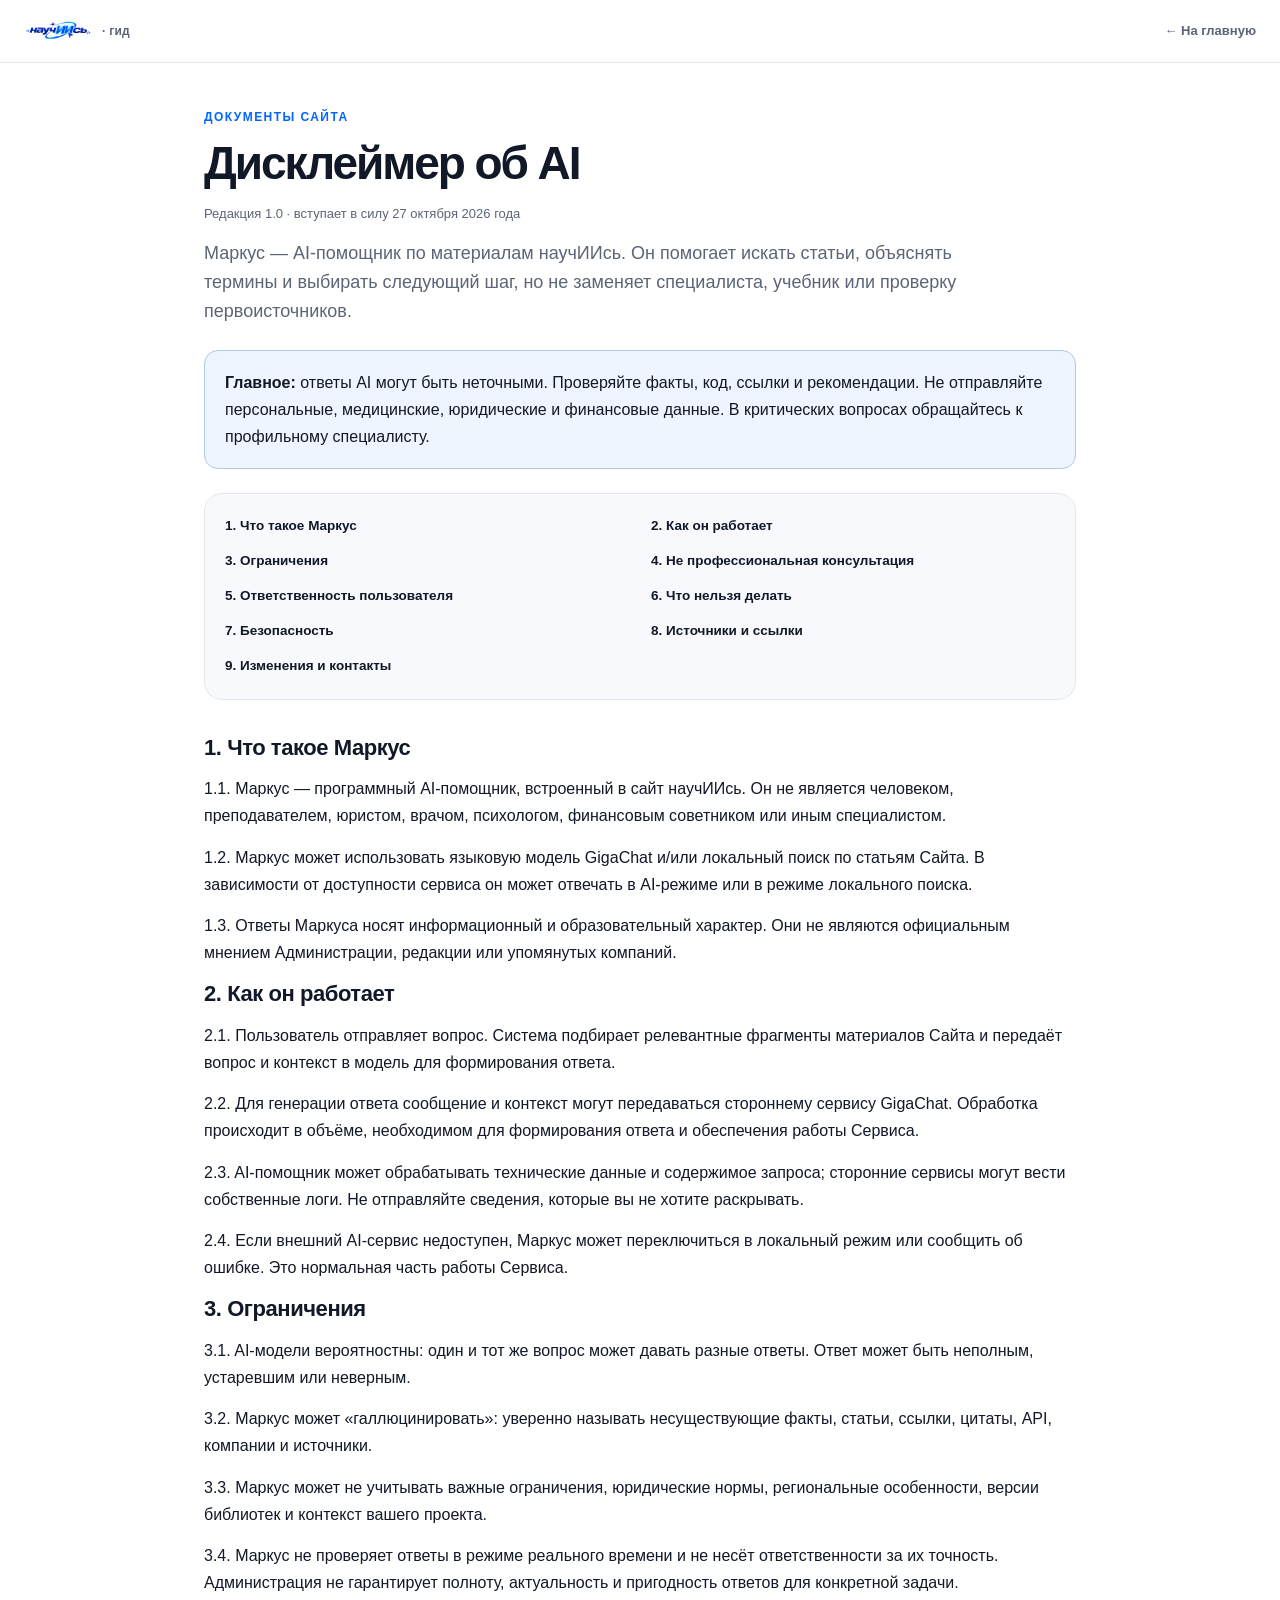
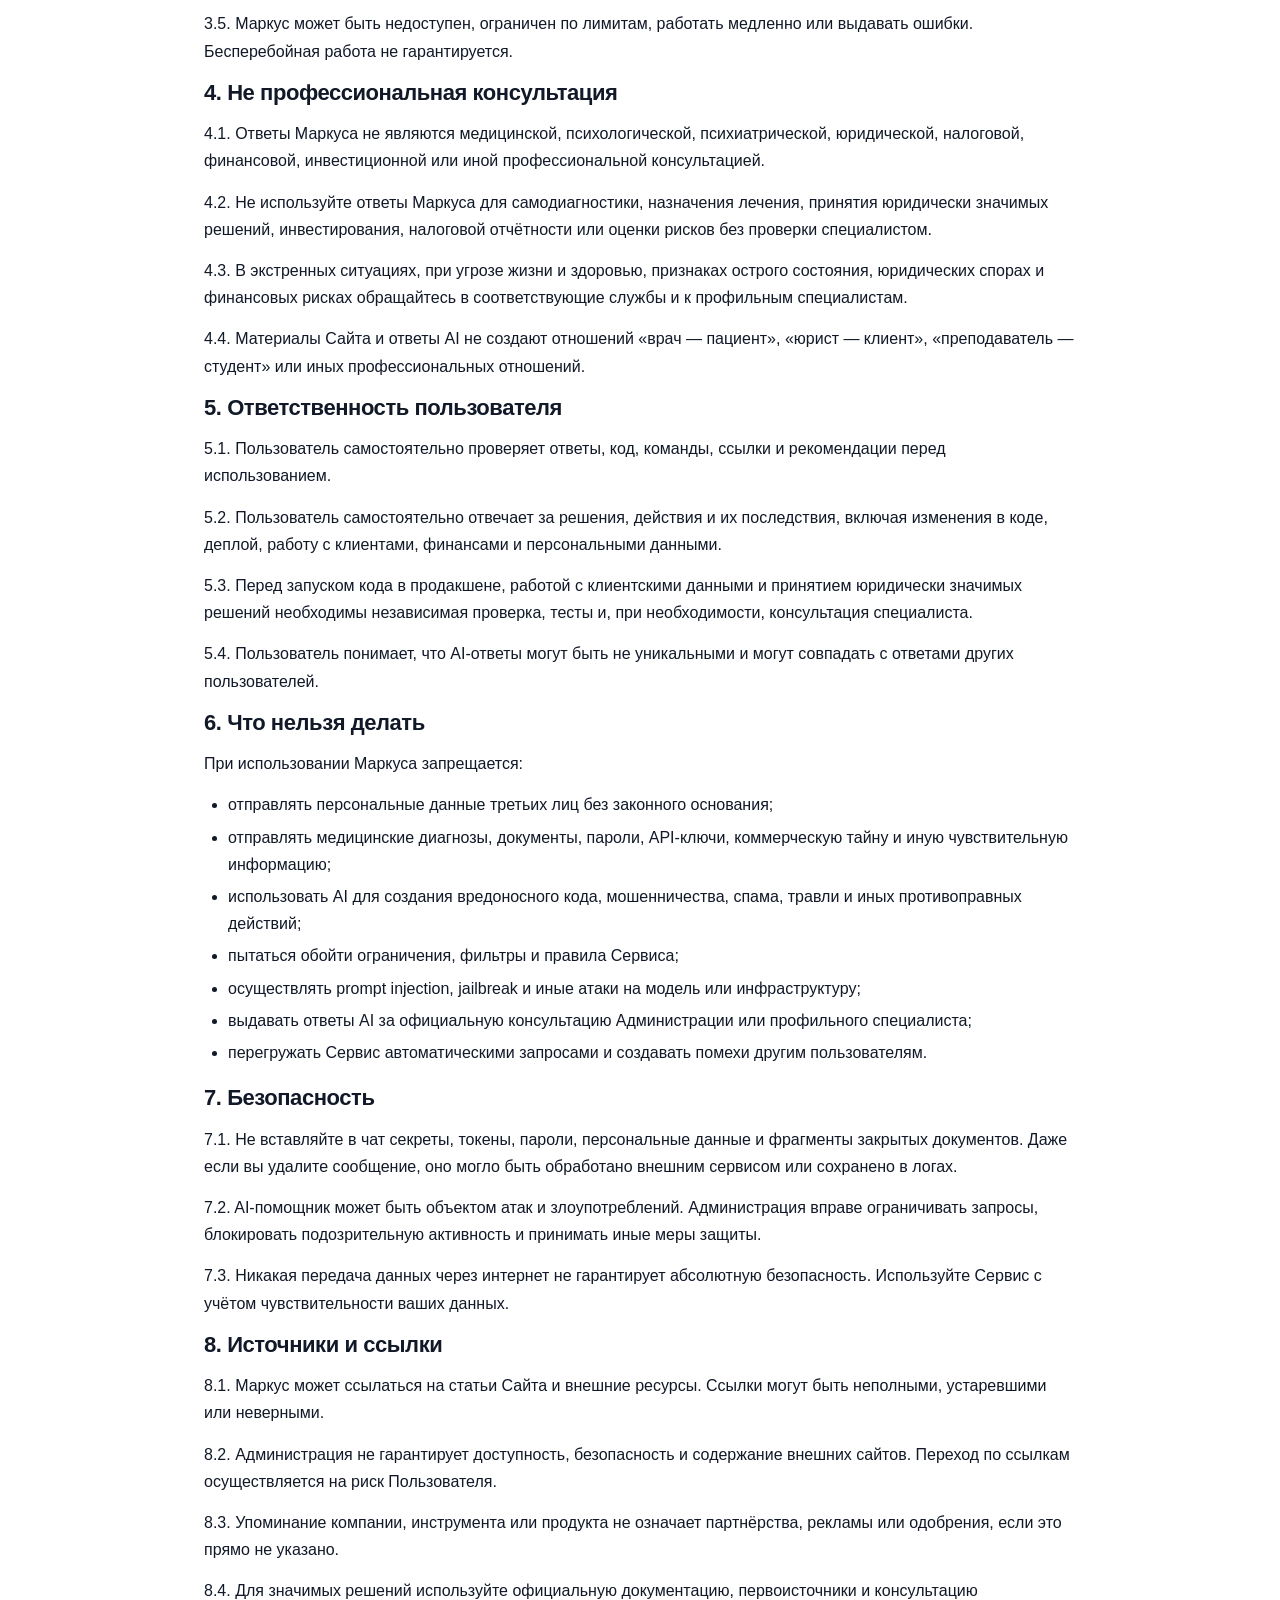
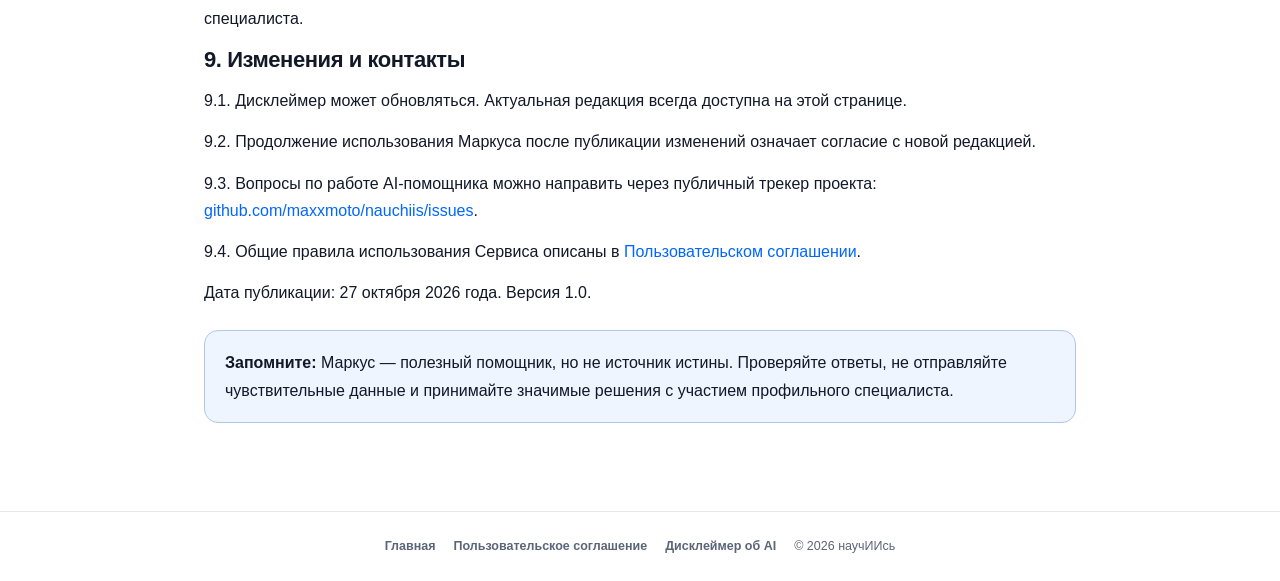
==== ai-disclaimer.html @ dd3eba16 "docs: add user agreement and AI disclaimer pages" ====
<!DOCTYPE html>
<html lang="ru">
<head>
<meta charset="UTF-8">
<meta name="viewport" content="width=device-width, initial-scale=1.0">
<title>Дисклеймер об AI — научИИсь</title>
<meta name="description" content="Дисклеймер об AI-помощнике Маркусе: ограничения, возможные ошибки, отсутствие профессиональной консультации и правила безопасного использования.">
<meta name="robots" content="noindex, follow">
<meta name="theme-color" content="#0066ff">
<link rel="canonical" href="https://xn--80aqaqb1b2a.xn--p1ai/ai-disclaimer.html">
<link rel="icon" type="image/svg+xml" href="static/icons/favicon.svg">
<link rel="stylesheet" href="static/css/legal.css">
</head>
<body>
<header class="legal-header">
  <a class="legal-brand" href="./">
    <img src="static/logos/logo.webp" alt="научИИсь" width="400" height="200">
    <span>· гид</span>
  </a>
  <a class="legal-back" href="./">← На главную</a>
</header>

<main class="legal-wrap">
<article class="legal-doc">
  <div class="legal-kicker">Документы сайта</div>
  <h1>Дисклеймер об AI</h1>
  <p class="legal-meta">Редакция 1.0 · вступает в силу 27 октября 2026 года</p>

  <p class="legal-lead">Маркус — AI-помощник по материалам научИИсь. Он помогает искать статьи, объяснять термины и выбирать следующий шаг, но не заменяет специалиста, учебник или проверку первоисточников.</p>

  <div class="legal-note">
    <p><strong>Главное:</strong> ответы AI могут быть неточными. Проверяйте факты, код, ссылки и рекомендации. Не отправляйте персональные, медицинские, юридические и финансовые данные. В критических вопросах обращайтесь к профильному специалисту.</p>
  </div>

  <nav class="legal-toc" aria-label="Содержание дисклеймера">
    <a href="#what">1. Что такое Маркус</a>
    <a href="#how">2. Как он работает</a>
    <a href="#limits">3. Ограничения</a>
    <a href="#advice">4. Не профессиональная консультация</a>
    <a href="#responsibility">5. Ответственность пользователя</a>
    <a href="#prohibited">6. Что нельзя делать</a>
    <a href="#security">7. Безопасность</a>
    <a href="#sources">8. Источники и ссылки</a>
    <a href="#changes">9. Изменения и контакты</a>
  </nav>

  <section id="what">
    <h2>1. Что такое Маркус</h2>
    <p>1.1. Маркус — программный AI-помощник, встроенный в сайт научИИсь. Он не является человеком, преподавателем, юристом, врачом, психологом, финансовым советником или иным специалистом.</p>
    <p>1.2. Маркус может использовать языковую модель GigaChat и/или локальный поиск по статьям Сайта. В зависимости от доступности сервиса он может отвечать в AI-режиме или в режиме локального поиска.</p>
    <p>1.3. Ответы Маркуса носят информационный и образовательный характер. Они не являются официальным мнением Администрации, редакции или упомянутых компаний.</p>
  </section>

  <section id="how">
    <h2>2. Как он работает</h2>
    <p>2.1. Пользователь отправляет вопрос. Система подбирает релевантные фрагменты материалов Сайта и передаёт вопрос и контекст в модель для формирования ответа.</p>
    <p>2.2. Для генерации ответа сообщение и контекст могут передаваться стороннему сервису GigaChat. Обработка происходит в объёме, необходимом для формирования ответа и обеспечения работы Сервиса.</p>
    <p>2.3. AI-помощник может обрабатывать технические данные и содержимое запроса; сторонние сервисы могут вести собственные логи. Не отправляйте сведения, которые вы не хотите раскрывать.</p>
    <p>2.4. Если внешний AI-сервис недоступен, Маркус может переключиться в локальный режим или сообщить об ошибке. Это нормальная часть работы Сервиса.</p>
  </section>

  <section id="limits">
    <h2>3. Ограничения</h2>
    <p>3.1. AI-модели вероятностны: один и тот же вопрос может давать разные ответы. Ответ может быть неполным, устаревшим или неверным.</p>
    <p>3.2. Маркус может «галлюцинировать»: уверенно называть несуществующие факты, статьи, ссылки, цитаты, API, компании и источники.</p>
    <p>3.3. Маркус может не учитывать важные ограничения, юридические нормы, региональные особенности, версии библиотек и контекст вашего проекта.</p>
    <p>3.4. Маркус не проверяет ответы в режиме реального времени и не несёт ответственности за их точность. Администрация не гарантирует полноту, актуальность и пригодность ответов для конкретной задачи.</p>
    <p>3.5. Маркус может быть недоступен, ограничен по лимитам, работать медленно или выдавать ошибки. Бесперебойная работа не гарантируется.</p>
  </section>

  <section id="advice">
    <h2>4. Не профессиональная консультация</h2>
    <p>4.1. Ответы Маркуса не являются медицинской, психологической, психиатрической, юридической, налоговой, финансовой, инвестиционной или иной профессиональной консультацией.</p>
    <p>4.2. Не используйте ответы Маркуса для самодиагностики, назначения лечения, принятия юридически значимых решений, инвестирования, налоговой отчётности или оценки рисков без проверки специалистом.</p>
    <p>4.3. В экстренных ситуациях, при угрозе жизни и здоровью, признаках острого состояния, юридических спорах и финансовых рисках обращайтесь в соответствующие службы и к профильным специалистам.</p>
    <p>4.4. Материалы Сайта и ответы AI не создают отношений «врач — пациент», «юрист — клиент», «преподаватель — студент» или иных профессиональных отношений.</p>
  </section>

  <section id="responsibility">
    <h2>5. Ответственность пользователя</h2>
    <p>5.1. Пользователь самостоятельно проверяет ответы, код, команды, ссылки и рекомендации перед использованием.</p>
    <p>5.2. Пользователь самостоятельно отвечает за решения, действия и их последствия, включая изменения в коде, деплой, работу с клиентами, финансами и персональными данными.</p>
    <p>5.3. Перед запуском кода в продакшене, работой с клиентскими данными и принятием юридически значимых решений необходимы независимая проверка, тесты и, при необходимости, консультация специалиста.</p>
    <p>5.4. Пользователь понимает, что AI-ответы могут быть не уникальными и могут совпадать с ответами других пользователей.</p>
  </section>

  <section id="prohibited">
    <h2>6. Что нельзя делать</h2>
    <p>При использовании Маркуса запрещается:</p>
    <ul>
      <li>отправлять персональные данные третьих лиц без законного основания;</li>
      <li>отправлять медицинские диагнозы, документы, пароли, API-ключи, коммерческую тайну и иную чувствительную информацию;</li>
      <li>использовать AI для создания вредоносного кода, мошенничества, спама, травли и иных противоправных действий;</li>
      <li>пытаться обойти ограничения, фильтры и правила Сервиса;</li>
      <li>осуществлять prompt injection, jailbreak и иные атаки на модель или инфраструктуру;</li>
      <li>выдавать ответы AI за официальную консультацию Администрации или профильного специалиста;</li>
      <li>перегружать Сервис автоматическими запросами и создавать помехи другим пользователям.</li>
    </ul>
  </section>

  <section id="security">
    <h2>7. Безопасность</h2>
    <p>7.1. Не вставляйте в чат секреты, токены, пароли, персональные данные и фрагменты закрытых документов. Даже если вы удалите сообщение, оно могло быть обработано внешним сервисом или сохранено в логах.</p>
    <p>7.2. AI-помощник может быть объектом атак и злоупотреблений. Администрация вправе ограничивать запросы, блокировать подозрительную активность и принимать иные меры защиты.</p>
    <p>7.3. Никакая передача данных через интернет не гарантирует абсолютную безопасность. Используйте Сервис с учётом чувствительности ваших данных.</p>
  </section>

  <section id="sources">
    <h2>8. Источники и ссылки</h2>
    <p>8.1. Маркус может ссылаться на статьи Сайта и внешние ресурсы. Ссылки могут быть неполными, устаревшими или неверными.</p>
    <p>8.2. Администрация не гарантирует доступность, безопасность и содержание внешних сайтов. Переход по ссылкам осуществляется на риск Пользователя.</p>
    <p>8.3. Упоминание компании, инструмента или продукта не означает партнёрства, рекламы или одобрения, если это прямо не указано.</p>
    <p>8.4. Для значимых решений используйте официальную документацию, первоисточники и консультацию специалиста.</p>
  </section>

  <section id="changes">
    <h2>9. Изменения и контакты</h2>
    <p>9.1. Дисклеймер может обновляться. Актуальная редакция всегда доступна на этой странице.</p>
    <p>9.2. Продолжение использования Маркуса после публикации изменений означает согласие с новой редакцией.</p>
    <p>9.3. Вопросы по работе AI-помощника можно направить через публичный трекер проекта: <a href="https://github.com/maxxmoto/nauchiis/issues" target="_blank" rel="noopener noreferrer">github.com/maxxmoto/nauchiis/issues</a>.</p>
    <p>9.4. Общие правила использования Сервиса описаны в <a href="terms.html">Пользовательском соглашении</a>.</p>
    <p>Дата публикации: 27 октября 2026 года. Версия 1.0.</p>
  </section>

  <div class="legal-note">
    <p><strong>Запомните:</strong> Маркус — полезный помощник, но не источник истины. Проверяйте ответы, не отправляйте чувствительные данные и принимайте значимые решения с участием профильного специалиста.</p>
  </div>
</article>
</main>

<footer class="legal-footer">
  <a href="./">Главная</a>
  <a href="terms.html">Пользовательское соглашение</a>
  <a href="ai-disclaimer.html">Дисклеймер об AI</a>
  <span>© 2026 научИИсь</span>
</footer>
</body>
</html>
---- static/css/legal.css ----
:root{
  --bg:#fff;
  --text:#111827;
  --muted:#5b6577;
  --soft:#f7f9fc;
  --line:#e5e7eb;
  --accent:#0066ff;
  --accent-soft:#eef5ff;
  --radius:18px;
}
@media (prefers-color-scheme: dark){
  :root{
    --bg:#0b0f17;
    --text:#e9eef7;
    --muted:#9aa7b8;
    --soft:#111827;
    --line:#263247;
    --accent:#7fb2ff;
    --accent-soft:#10203a;
  }
}
*{box-sizing:border-box}
html{scroll-behavior:smooth}
body{
  margin:0;
  background:var(--bg);
  color:var(--text);
  font-family:Inter,-apple-system,BlinkMacSystemFont,"Segoe UI",sans-serif;
  font-size:16px;
  line-height:1.7;
  -webkit-font-smoothing:antialiased;
}
a{color:var(--accent);text-decoration:none}
a:hover{text-decoration:underline}
img{max-width:100%;height:auto;display:block}
.legal-header{
  position:sticky;top:0;z-index:10;
  display:flex;align-items:center;justify-content:space-between;gap:20px;
  padding:14px 24px;
  background:color-mix(in srgb,var(--bg) 88%,transparent);
  border-bottom:1px solid var(--line);
  backdrop-filter:blur(16px);-webkit-backdrop-filter:blur(16px);
}
.legal-brand{display:flex;align-items:center;gap:10px;color:var(--text);font-weight:800;letter-spacing:-.02em}
.legal-brand img{height:34px;width:auto}
.legal-brand span{font-size:12px;font-weight:600;color:var(--muted);letter-spacing:.02em}
.legal-back{font-size:13px;font-weight:600;color:var(--muted)}
.legal-back:hover{color:var(--accent)}
.legal-wrap{max-width:920px;margin:0 auto;padding:44px 24px 64px}
.legal-kicker{font-size:12px;font-weight:800;letter-spacing:.12em;text-transform:uppercase;color:var(--accent);margin-bottom:12px}
.legal-doc h1{font-size:clamp(30px,5vw,46px);line-height:1.08;letter-spacing:-.045em;margin:0 0 14px}
.legal-meta{font-size:13px;color:var(--muted);margin:0 0 24px}
.legal-lead{font-size:18px;line-height:1.6;color:var(--muted);margin:0 0 28px;max-width:760px}
.legal-toc{
  display:grid;grid-template-columns:1fr 1fr;gap:6px 22px;
  padding:18px 20px;margin:0 0 34px;
  background:var(--soft);border:1px solid var(--line);border-radius:var(--radius);
  font-size:13.5px;
}
.legal-toc a{display:block;padding:3px 0;color:var(--text);font-weight:600}
.legal-toc a:hover{color:var(--accent)}
.legal-doc h2{
  font-size:22px;line-height:1.25;letter-spacing:-.02em;
  margin:40px 0 14px;padding-top:18px;border-top:1px solid var(--line);
  scroll-margin-top:88px;
}
.legal-doc h2:first-of-type{border-top:0;padding-top:0;margin-top:0}
.legal-doc h3{font-size:16px;margin:22px 0 8px;letter-spacing:-.01em}
.legal-doc p{margin:0 0 14px}
.legal-doc ul,.legal-doc ol{margin:0 0 18px;padding-left:24px}
.legal-doc li{margin:5px 0}
.legal-doc strong{font-weight:700}
.legal-doc code{
  font-family:"JetBrains Mono",ui-monospace,SFMono-Regular,Menlo,monospace;
  font-size:.9em;background:var(--soft);border:1px solid var(--line);
  border-radius:6px;padding:1px 5px;
}
.legal-note{
  padding:18px 20px;margin:24px 0;
  background:var(--accent-soft);border:1px solid color-mix(in srgb,var(--accent) 24%,var(--line));
  border-radius:14px;color:var(--text);
}
.legal-note p:last-child{margin-bottom:0}
.legal-footer{
  border-top:1px solid var(--line);
  padding:24px;display:flex;flex-wrap:wrap;justify-content:center;gap:8px 18px;
  font-size:12.5px;color:var(--muted);
}
.legal-footer a{color:var(--muted);font-weight:600}
.legal-footer a:hover{color:var(--accent)}
@media (prefers-color-scheme: dark){
  .legal-brand img{background:#fff;border-radius:8px;padding:4px 8px;}
}
@media (max-width:640px){
  .legal-header{padding:12px 16px}
  .legal-brand img{height:28px}
  .legal-brand span{display:none}
  .legal-wrap{padding:30px 16px 48px}
  .legal-toc{grid-template-columns:1fr;padding:14px 16px}
  .legal-lead{font-size:16.5px}
  .legal-doc h2{font-size:20px;margin-top:32px}
}
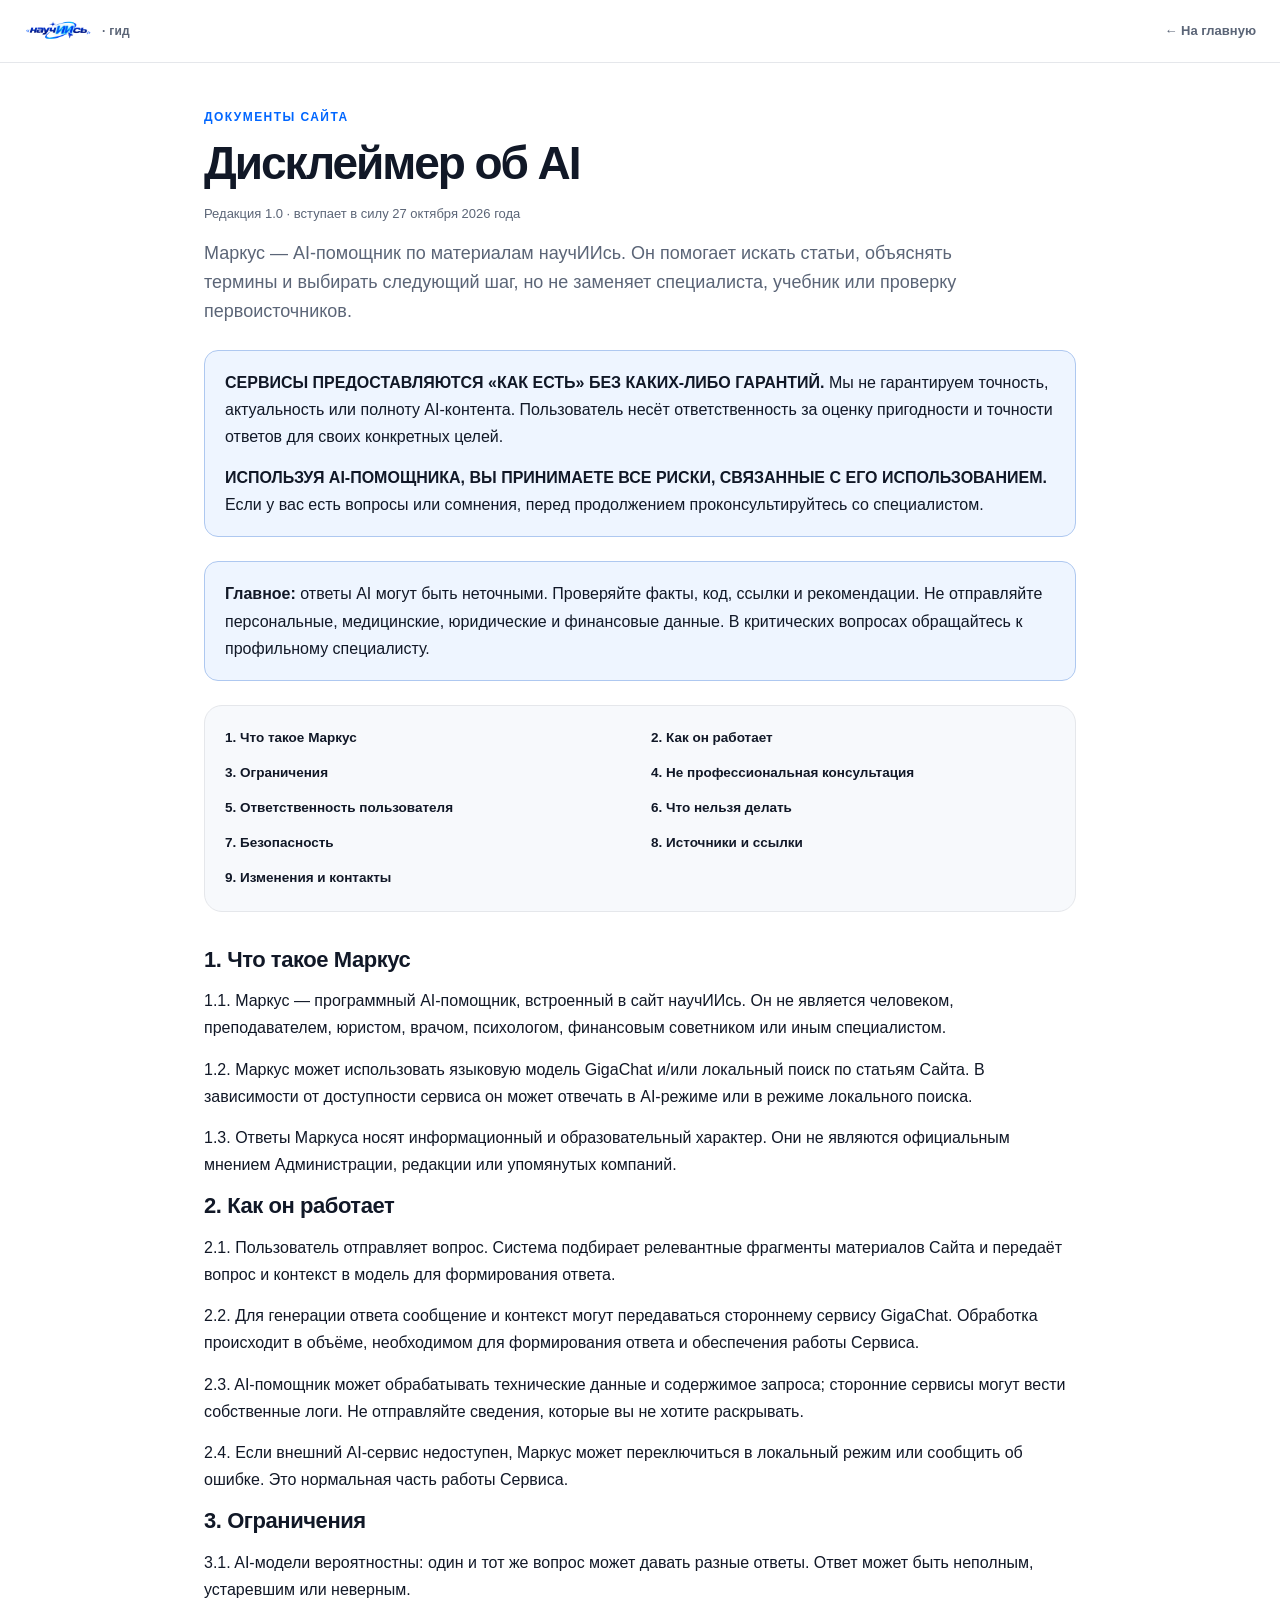
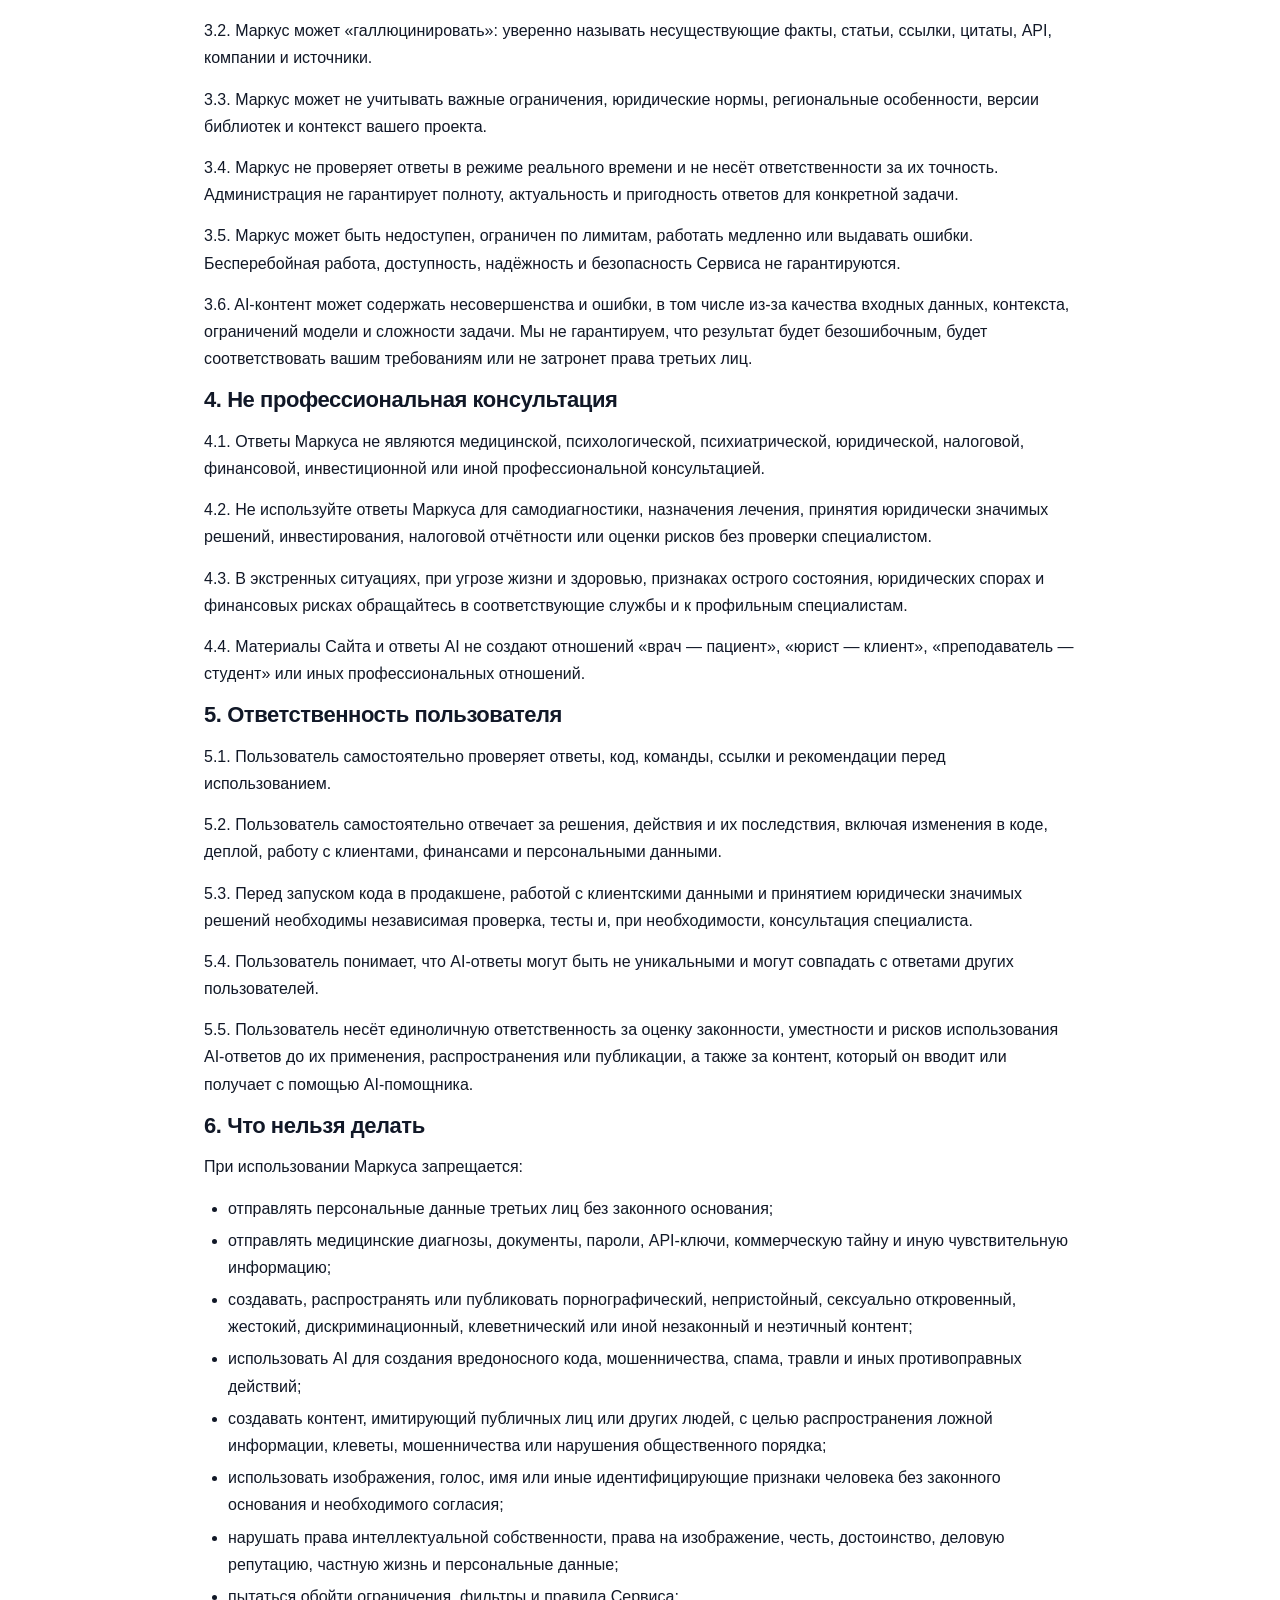
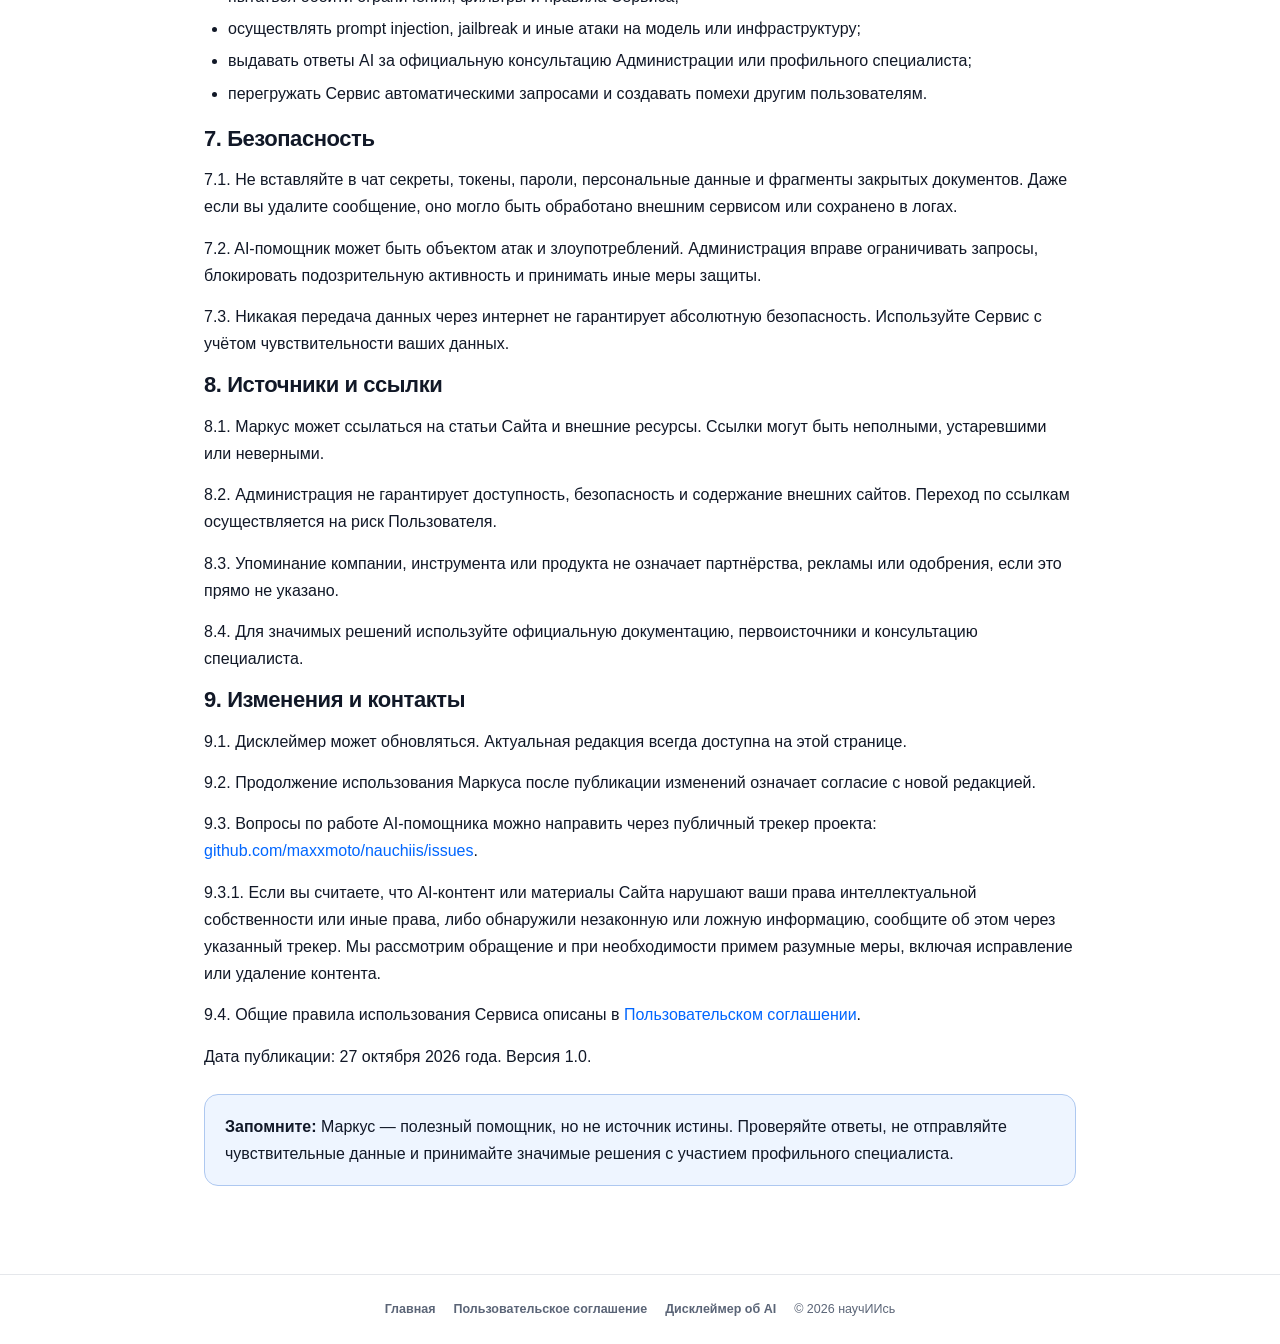
==== commit 1949ca38: "content: expand tools/MCP articles and add responsibility clauses" ====
--- a/ai-disclaimer.html
+++ b/ai-disclaimer.html
@@ -27,6 +27,11 @@
   <p class="legal-meta">Редакция 1.0 · вступает в силу 27 октября 2026 года</p>
 
   <p class="legal-lead">Маркус — AI-помощник по материалам научИИсь. Он помогает искать статьи, объяснять термины и выбирать следующий шаг, но не заменяет специалиста, учебник или проверку первоисточников.</p>
+
+  <div class="legal-note">
+    <p><strong>СЕРВИСЫ ПРЕДОСТАВЛЯЮТСЯ «КАК ЕСТЬ» БЕЗ КАКИХ-ЛИБО ГАРАНТИЙ.</strong> Мы не гарантируем точность, актуальность или полноту AI-контента. Пользователь несёт ответственность за оценку пригодности и точности ответов для своих конкретных целей.</p>
+    <p><strong>ИСПОЛЬЗУЯ AI-ПОМОЩНИКА, ВЫ ПРИНИМАЕТЕ ВСЕ РИСКИ, СВЯЗАННЫЕ С ЕГО ИСПОЛЬЗОВАНИЕМ.</strong> Если у вас есть вопросы или сомнения, перед продолжением проконсультируйтесь со специалистом.</p>
+  </div>
 
   <div class="legal-note">
     <p><strong>Главное:</strong> ответы AI могут быть неточными. Проверяйте факты, код, ссылки и рекомендации. Не отправляйте персональные, медицинские, юридические и финансовые данные. В критических вопросах обращайтесь к профильному специалисту.</p>
@@ -65,7 +70,8 @@
     <p>3.2. Маркус может «галлюцинировать»: уверенно называть несуществующие факты, статьи, ссылки, цитаты, API, компании и источники.</p>
     <p>3.3. Маркус может не учитывать важные ограничения, юридические нормы, региональные особенности, версии библиотек и контекст вашего проекта.</p>
     <p>3.4. Маркус не проверяет ответы в режиме реального времени и не несёт ответственности за их точность. Администрация не гарантирует полноту, актуальность и пригодность ответов для конкретной задачи.</p>
-    <p>3.5. Маркус может быть недоступен, ограничен по лимитам, работать медленно или выдавать ошибки. Бесперебойная работа не гарантируется.</p>
+    <p>3.5. Маркус может быть недоступен, ограничен по лимитам, работать медленно или выдавать ошибки. Бесперебойная работа, доступность, надёжность и безопасность Сервиса не гарантируются.</p>
+    <p>3.6. AI-контент может содержать несовершенства и ошибки, в том числе из-за качества входных данных, контекста, ограничений модели и сложности задачи. Мы не гарантируем, что результат будет безошибочным, будет соответствовать вашим требованиям или не затронет права третьих лиц.</p>
   </section>
 
   <section id="advice">
@@ -82,6 +88,7 @@
     <p>5.2. Пользователь самостоятельно отвечает за решения, действия и их последствия, включая изменения в коде, деплой, работу с клиентами, финансами и персональными данными.</p>
     <p>5.3. Перед запуском кода в продакшене, работой с клиентскими данными и принятием юридически значимых решений необходимы независимая проверка, тесты и, при необходимости, консультация специалиста.</p>
     <p>5.4. Пользователь понимает, что AI-ответы могут быть не уникальными и могут совпадать с ответами других пользователей.</p>
+    <p>5.5. Пользователь несёт единоличную ответственность за оценку законности, уместности и рисков использования AI-ответов до их применения, распространения или публикации, а также за контент, который он вводит или получает с помощью AI-помощника.</p>
   </section>
 
   <section id="prohibited">
@@ -90,7 +97,11 @@
     <ul>
       <li>отправлять персональные данные третьих лиц без законного основания;</li>
       <li>отправлять медицинские диагнозы, документы, пароли, API-ключи, коммерческую тайну и иную чувствительную информацию;</li>
+      <li>создавать, распространять или публиковать порнографический, непристойный, сексуально откровенный, жестокий, дискриминационный, клеветнический или иной незаконный и неэтичный контент;</li>
       <li>использовать AI для создания вредоносного кода, мошенничества, спама, травли и иных противоправных действий;</li>
+      <li>создавать контент, имитирующий публичных лиц или других людей, с целью распространения ложной информации, клеветы, мошенничества или нарушения общественного порядка;</li>
+      <li>использовать изображения, голос, имя или иные идентифицирующие признаки человека без законного основания и необходимого согласия;</li>
+      <li>нарушать права интеллектуальной собственности, права на изображение, честь, достоинство, деловую репутацию, частную жизнь и персональные данные;</li>
       <li>пытаться обойти ограничения, фильтры и правила Сервиса;</li>
       <li>осуществлять prompt injection, jailbreak и иные атаки на модель или инфраструктуру;</li>
       <li>выдавать ответы AI за официальную консультацию Администрации или профильного специалиста;</li>
@@ -118,6 +129,7 @@
     <p>9.1. Дисклеймер может обновляться. Актуальная редакция всегда доступна на этой странице.</p>
     <p>9.2. Продолжение использования Маркуса после публикации изменений означает согласие с новой редакцией.</p>
     <p>9.3. Вопросы по работе AI-помощника можно направить через публичный трекер проекта: <a href="https://github.com/maxxmoto/nauchiis/issues" target="_blank" rel="noopener noreferrer">github.com/maxxmoto/nauchiis/issues</a>.</p>
+    <p>9.3.1. Если вы считаете, что AI-контент или материалы Сайта нарушают ваши права интеллектуальной собственности или иные права, либо обнаружили незаконную или ложную информацию, сообщите об этом через указанный трекер. Мы рассмотрим обращение и при необходимости примем разумные меры, включая исправление или удаление контента.</p>
     <p>9.4. Общие правила использования Сервиса описаны в <a href="terms.html">Пользовательском соглашении</a>.</p>
     <p>Дата публикации: 27 октября 2026 года. Версия 1.0.</p>
   </section>
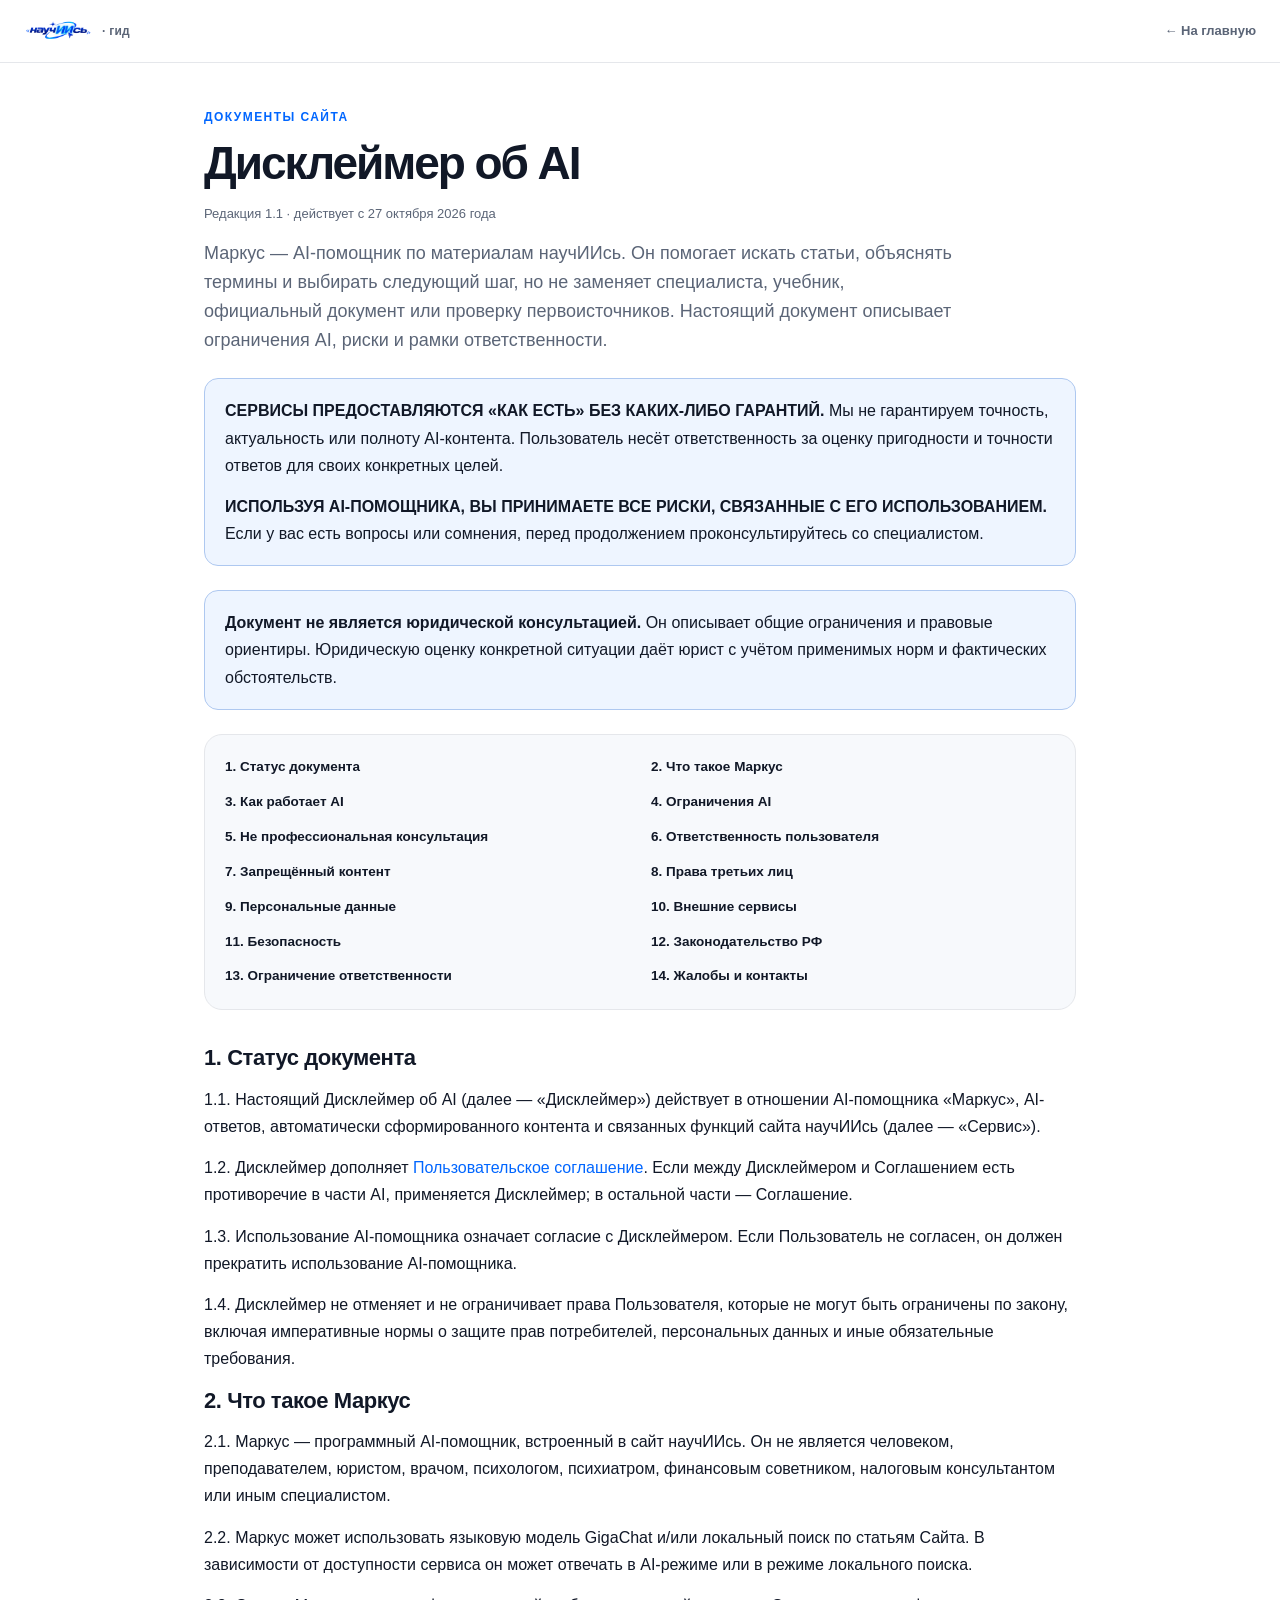
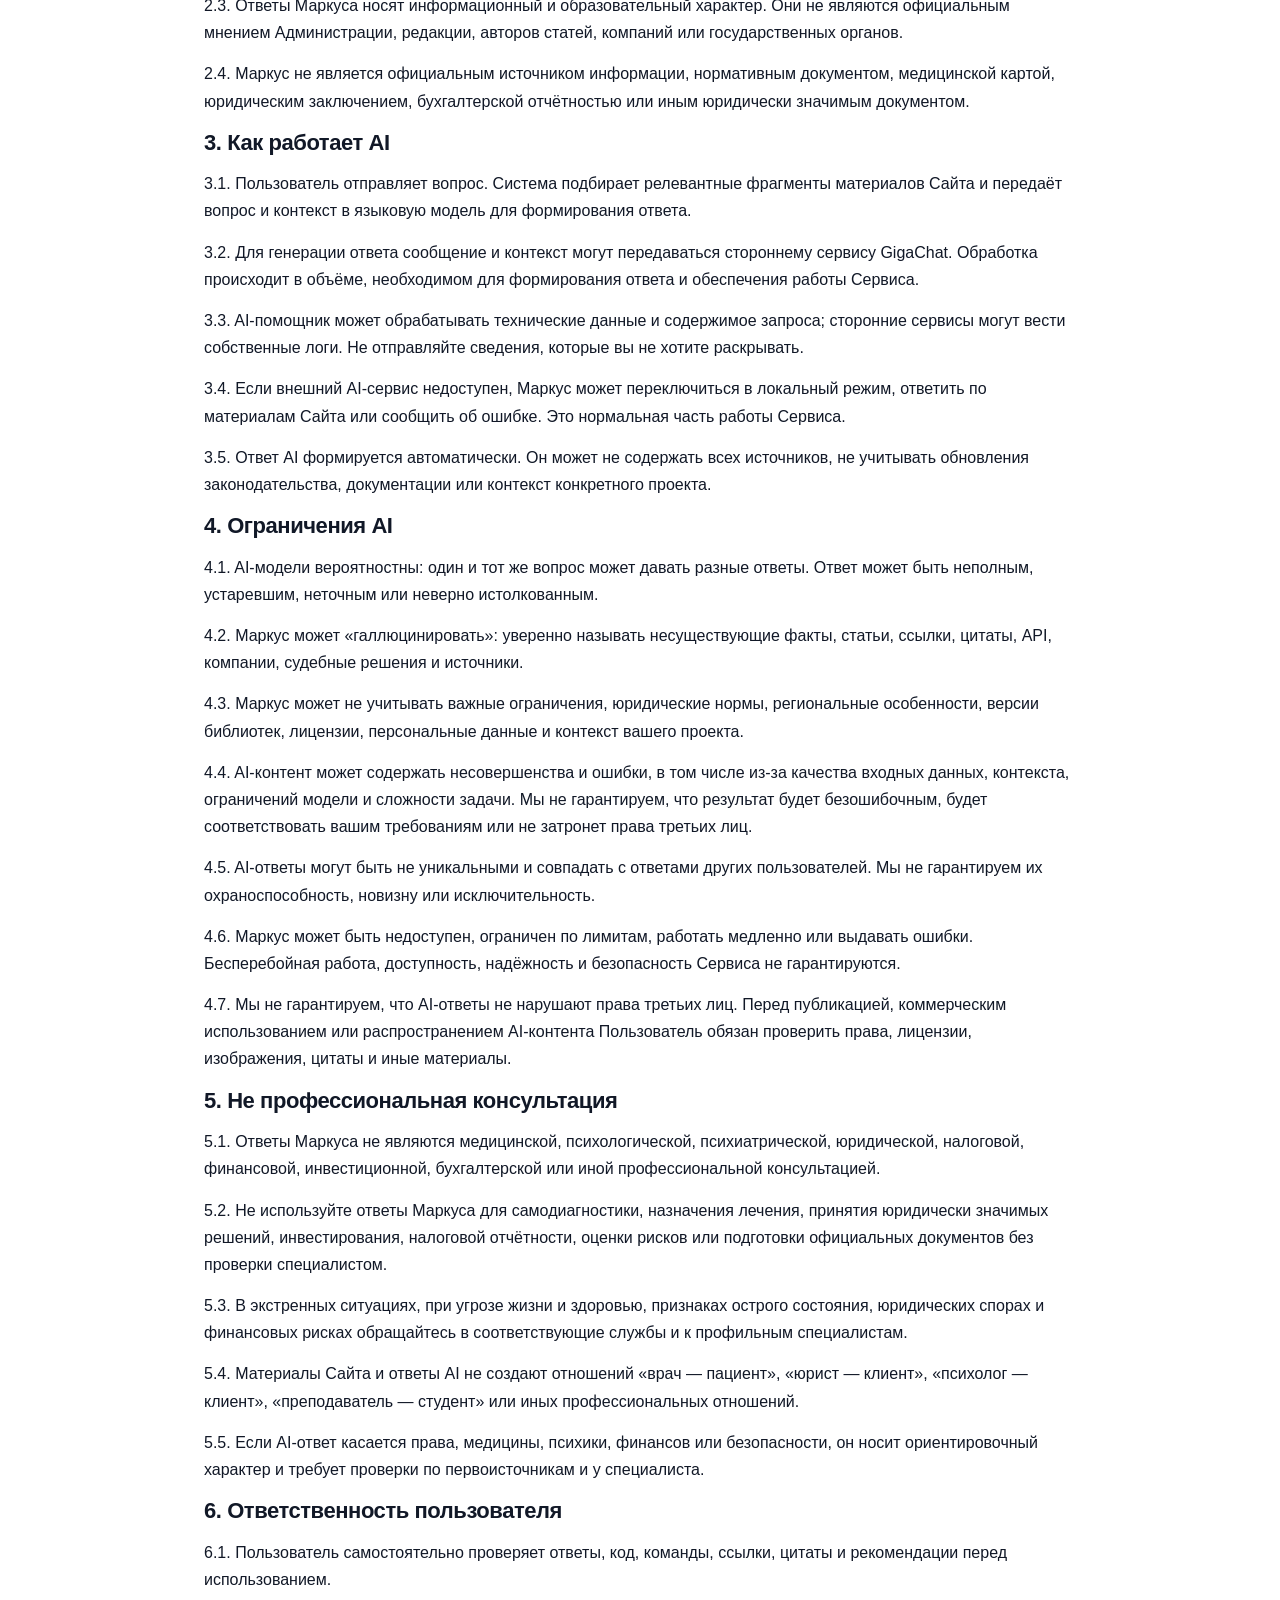
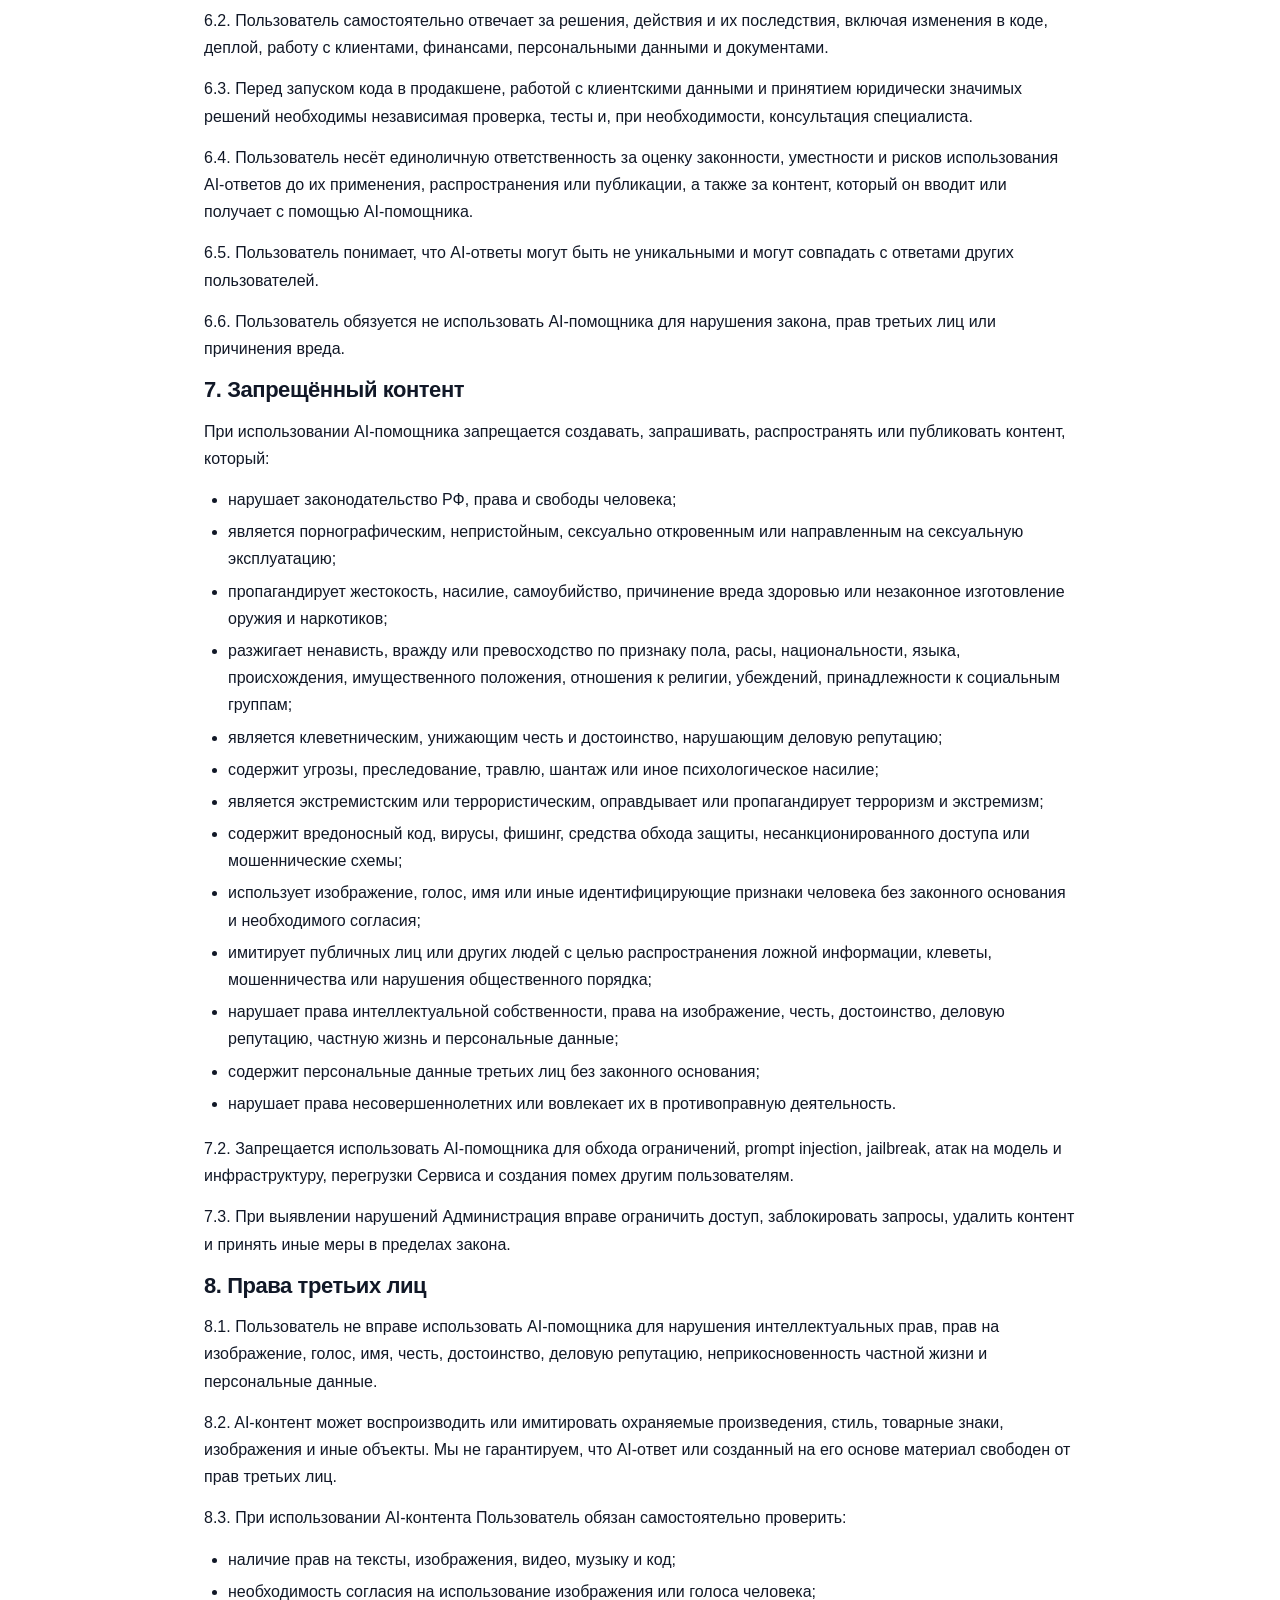
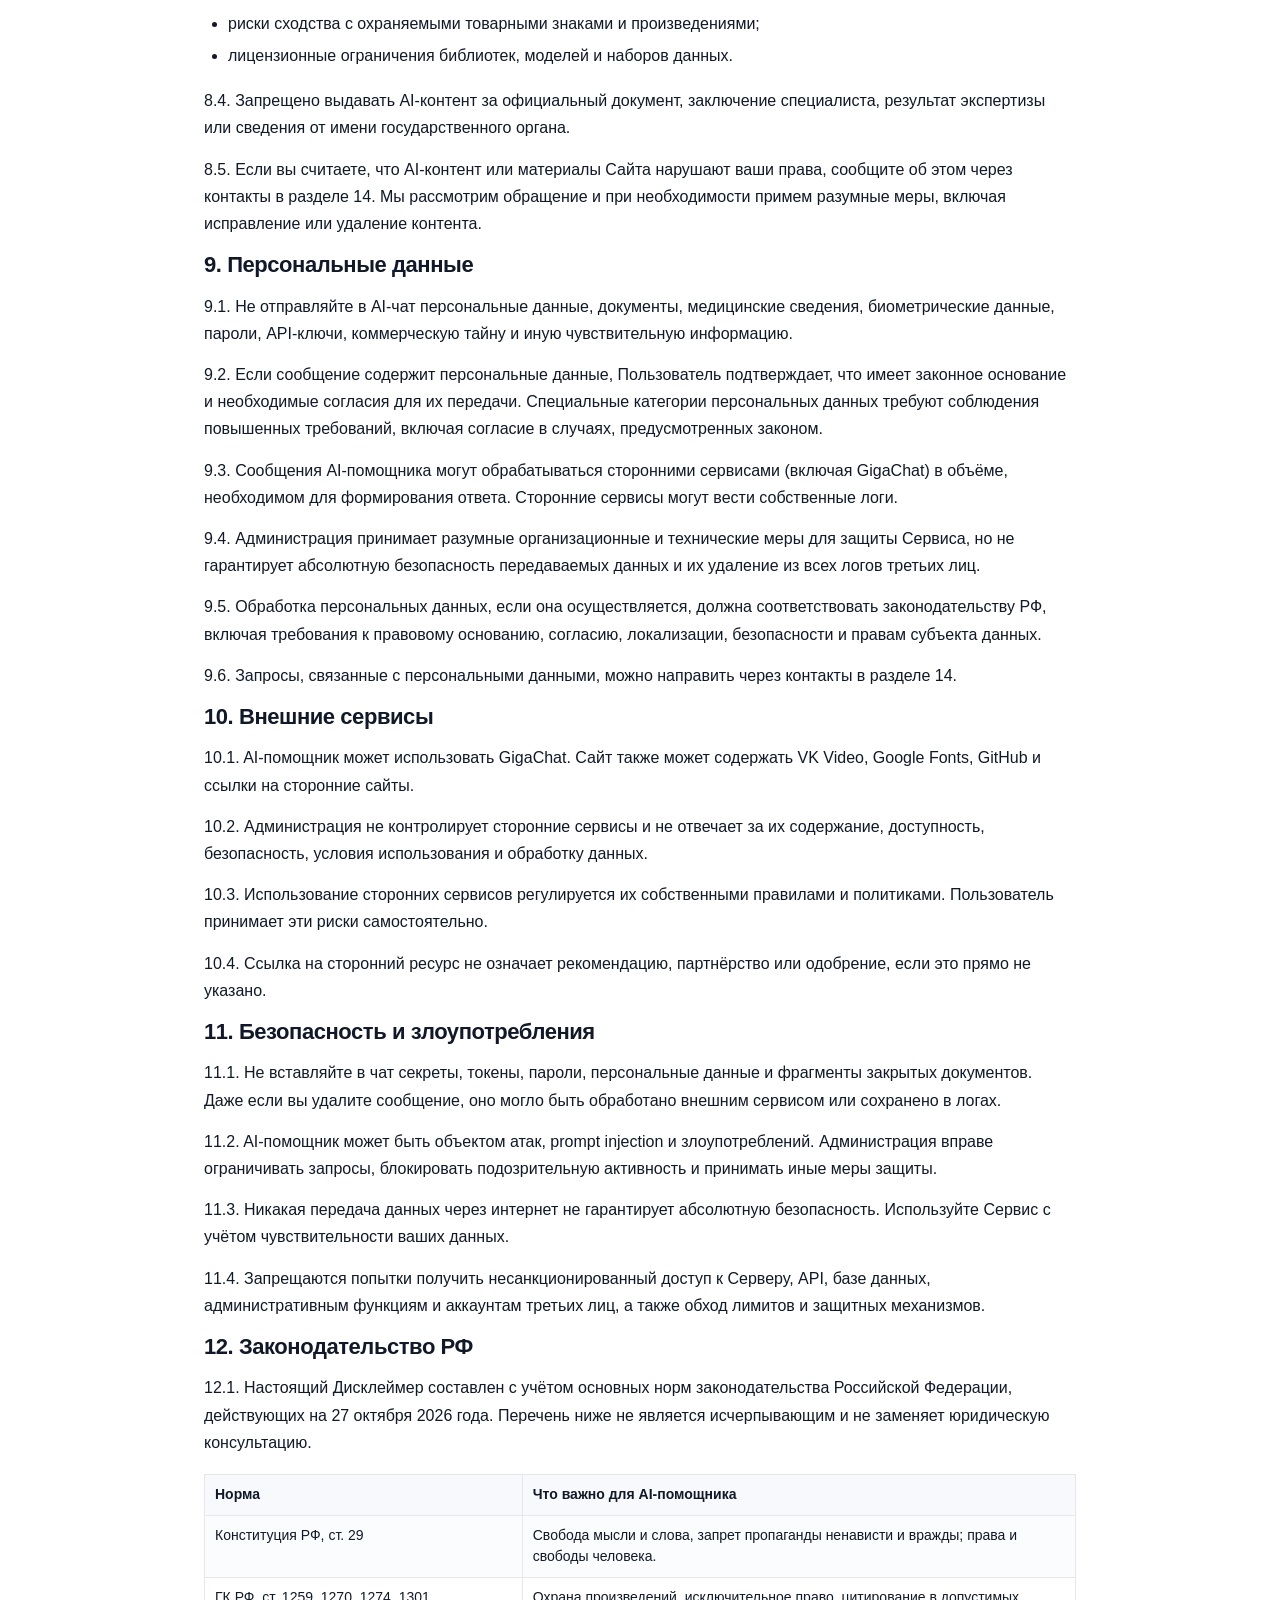
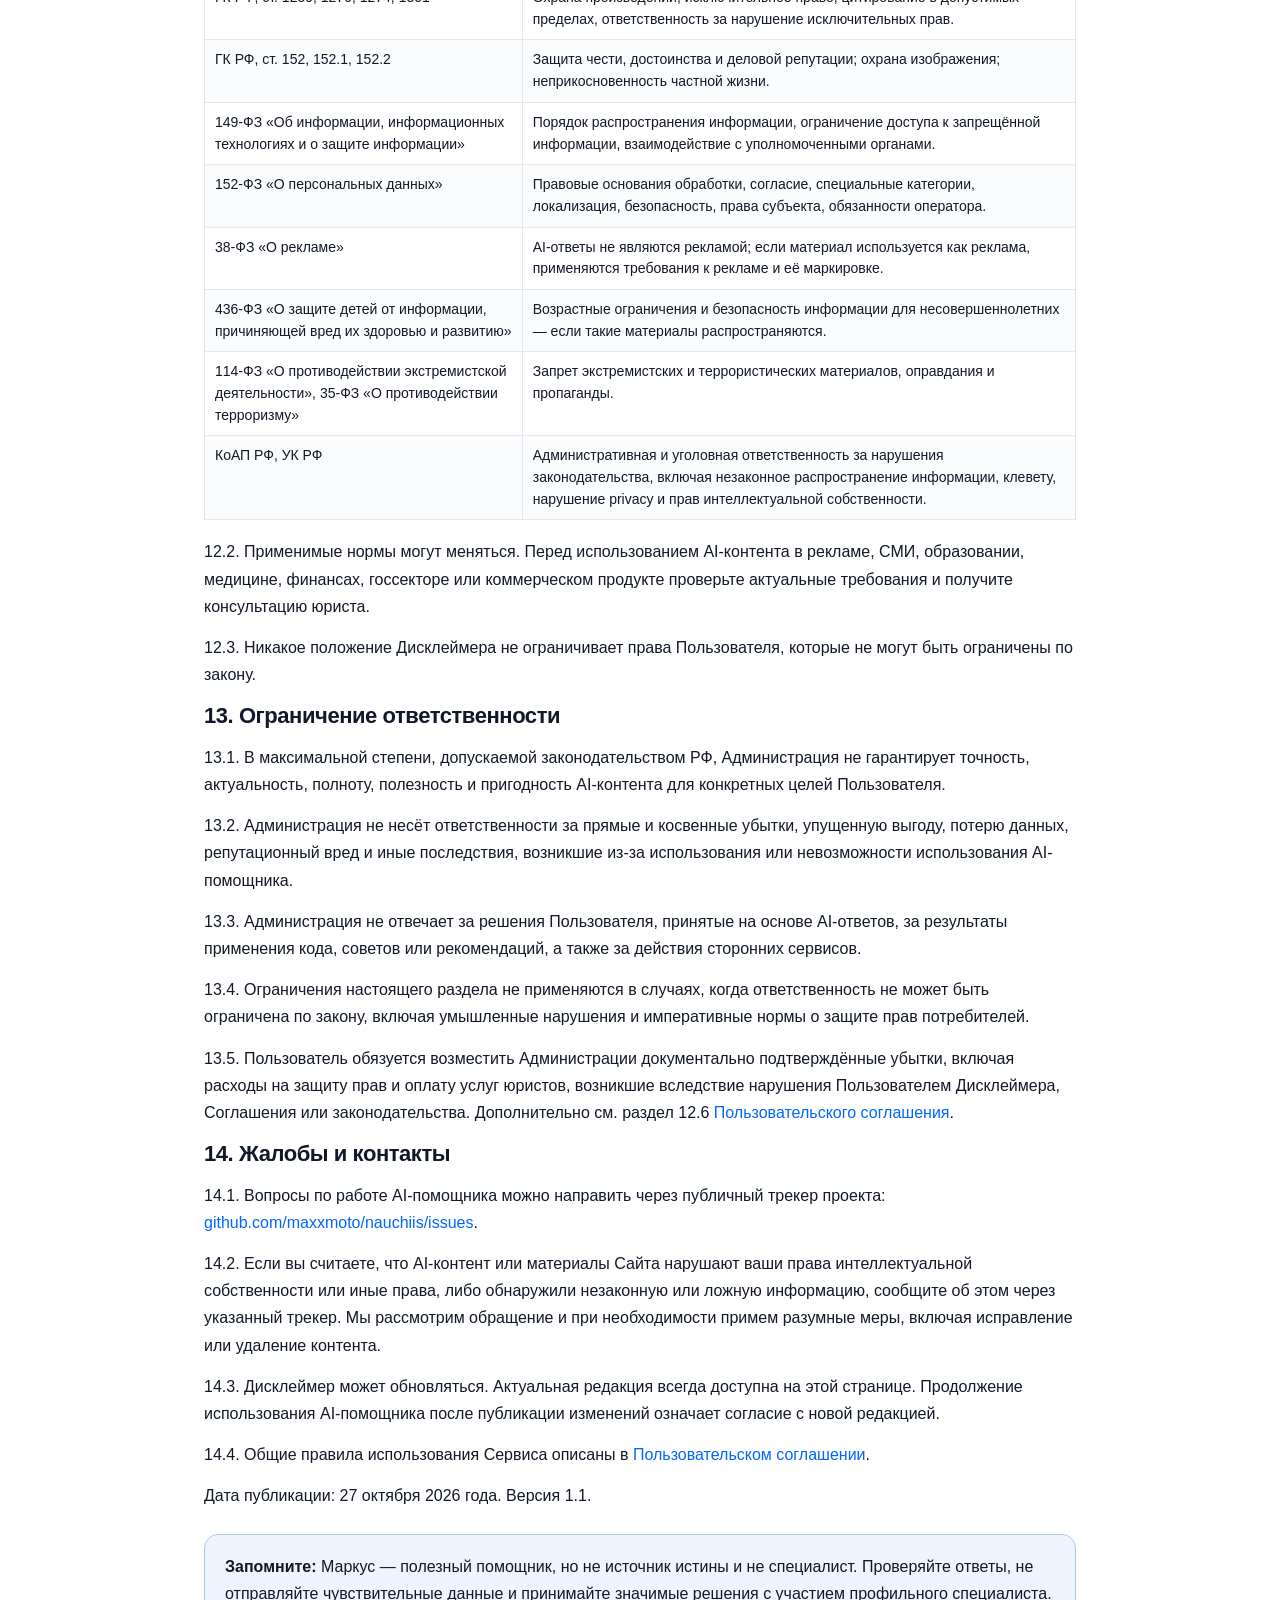
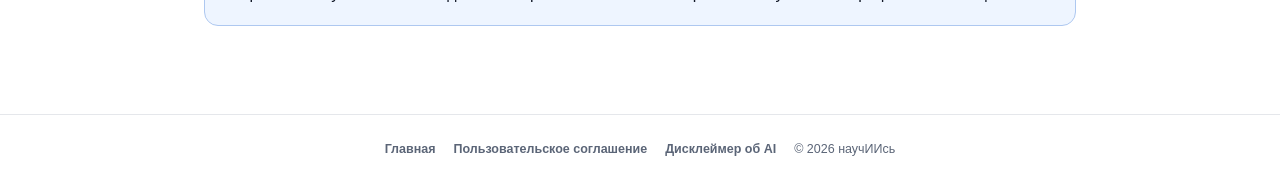
==== commit 0a217e77: "docs: expand AI disclaimer and force light legal theme" ====
--- a/ai-disclaimer.html
+++ b/ai-disclaimer.html
@@ -4,7 +4,7 @@
 <meta charset="UTF-8">
 <meta name="viewport" content="width=device-width, initial-scale=1.0">
 <title>Дисклеймер об AI — научИИсь</title>
-<meta name="description" content="Дисклеймер об AI-помощнике Маркусе: ограничения, возможные ошибки, отсутствие профессиональной консультации и правила безопасного использования.">
+<meta name="description" content="Подробный дисклеймер об AI-помощнике Маркусе: ограничения, ответственность, запрещённый контент, персональные данные и применимые нормы законодательства РФ.">
 <meta name="robots" content="noindex, follow">
 <meta name="theme-color" content="#0066ff">
 <link rel="canonical" href="https://xn--80aqaqb1b2a.xn--p1ai/ai-disclaimer.html">
@@ -24,9 +24,9 @@
 <article class="legal-doc">
   <div class="legal-kicker">Документы сайта</div>
   <h1>Дисклеймер об AI</h1>
-  <p class="legal-meta">Редакция 1.0 · вступает в силу 27 октября 2026 года</p>
-
-  <p class="legal-lead">Маркус — AI-помощник по материалам научИИсь. Он помогает искать статьи, объяснять термины и выбирать следующий шаг, но не заменяет специалиста, учебник или проверку первоисточников.</p>
+  <p class="legal-meta">Редакция 1.1 · действует с 27 октября 2026 года</p>
+
+  <p class="legal-lead">Маркус — AI-помощник по материалам научИИсь. Он помогает искать статьи, объяснять термины и выбирать следующий шаг, но не заменяет специалиста, учебник, официальный документ или проверку первоисточников. Настоящий документ описывает ограничения AI, риски и рамки ответственности.</p>
 
   <div class="legal-note">
     <p><strong>СЕРВИСЫ ПРЕДОСТАВЛЯЮТСЯ «КАК ЕСТЬ» БЕЗ КАКИХ-ЛИБО ГАРАНТИЙ.</strong> Мы не гарантируем точность, актуальность или полноту AI-контента. Пользователь несёт ответственность за оценку пригодности и точности ответов для своих конкретных целей.</p>
@@ -34,108 +34,184 @@
   </div>
 
   <div class="legal-note">
-    <p><strong>Главное:</strong> ответы AI могут быть неточными. Проверяйте факты, код, ссылки и рекомендации. Не отправляйте персональные, медицинские, юридические и финансовые данные. В критических вопросах обращайтесь к профильному специалисту.</p>
+    <p><strong>Документ не является юридической консультацией.</strong> Он описывает общие ограничения и правовые ориентиры. Юридическую оценку конкретной ситуации даёт юрист с учётом применимых норм и фактических обстоятельств.</p>
   </div>
 
   <nav class="legal-toc" aria-label="Содержание дисклеймера">
-    <a href="#what">1. Что такое Маркус</a>
-    <a href="#how">2. Как он работает</a>
-    <a href="#limits">3. Ограничения</a>
-    <a href="#advice">4. Не профессиональная консультация</a>
-    <a href="#responsibility">5. Ответственность пользователя</a>
-    <a href="#prohibited">6. Что нельзя делать</a>
-    <a href="#security">7. Безопасность</a>
-    <a href="#sources">8. Источники и ссылки</a>
-    <a href="#changes">9. Изменения и контакты</a>
+    <a href="#status">1. Статус документа</a>
+    <a href="#what">2. Что такое Маркус</a>
+    <a href="#how">3. Как работает AI</a>
+    <a href="#limits">4. Ограничения AI</a>
+    <a href="#advice">5. Не профессиональная консультация</a>
+    <a href="#responsibility">6. Ответственность пользователя</a>
+    <a href="#prohibited">7. Запрещённый контент</a>
+    <a href="#rights">8. Права третьих лиц</a>
+    <a href="#data">9. Персональные данные</a>
+    <a href="#external">10. Внешние сервисы</a>
+    <a href="#security">11. Безопасность</a>
+    <a href="#law">12. Законодательство РФ</a>
+    <a href="#liability">13. Ограничение ответственности</a>
+    <a href="#contacts">14. Жалобы и контакты</a>
   </nav>
 
+  <section id="status">
+    <h2>1. Статус документа</h2>
+    <p>1.1. Настоящий Дисклеймер об AI (далее — «Дисклеймер») действует в отношении AI-помощника «Маркус», AI-ответов, автоматически сформированного контента и связанных функций сайта научИИсь (далее — «Сервис»).</p>
+    <p>1.2. Дисклеймер дополняет <a href="terms.html">Пользовательское соглашение</a>. Если между Дисклеймером и Соглашением есть противоречие в части AI, применяется Дисклеймер; в остальной части — Соглашение.</p>
+    <p>1.3. Использование AI-помощника означает согласие с Дисклеймером. Если Пользователь не согласен, он должен прекратить использование AI-помощника.</p>
+    <p>1.4. Дисклеймер не отменяет и не ограничивает права Пользователя, которые не могут быть ограничены по закону, включая императивные нормы о защите прав потребителей, персональных данных и иные обязательные требования.</p>
+  </section>
+
   <section id="what">
-    <h2>1. Что такое Маркус</h2>
-    <p>1.1. Маркус — программный AI-помощник, встроенный в сайт научИИсь. Он не является человеком, преподавателем, юристом, врачом, психологом, финансовым советником или иным специалистом.</p>
-    <p>1.2. Маркус может использовать языковую модель GigaChat и/или локальный поиск по статьям Сайта. В зависимости от доступности сервиса он может отвечать в AI-режиме или в режиме локального поиска.</p>
-    <p>1.3. Ответы Маркуса носят информационный и образовательный характер. Они не являются официальным мнением Администрации, редакции или упомянутых компаний.</p>
+    <h2>2. Что такое Маркус</h2>
+    <p>2.1. Маркус — программный AI-помощник, встроенный в сайт научИИсь. Он не является человеком, преподавателем, юристом, врачом, психологом, психиатром, финансовым советником, налоговым консультантом или иным специалистом.</p>
+    <p>2.2. Маркус может использовать языковую модель GigaChat и/или локальный поиск по статьям Сайта. В зависимости от доступности сервиса он может отвечать в AI-режиме или в режиме локального поиска.</p>
+    <p>2.3. Ответы Маркуса носят информационный и образовательный характер. Они не являются официальным мнением Администрации, редакции, авторов статей, компаний или государственных органов.</p>
+    <p>2.4. Маркус не является официальным источником информации, нормативным документом, медицинской картой, юридическим заключением, бухгалтерской отчётностью или иным юридически значимым документом.</p>
   </section>
 
   <section id="how">
-    <h2>2. Как он работает</h2>
-    <p>2.1. Пользователь отправляет вопрос. Система подбирает релевантные фрагменты материалов Сайта и передаёт вопрос и контекст в модель для формирования ответа.</p>
-    <p>2.2. Для генерации ответа сообщение и контекст могут передаваться стороннему сервису GigaChat. Обработка происходит в объёме, необходимом для формирования ответа и обеспечения работы Сервиса.</p>
-    <p>2.3. AI-помощник может обрабатывать технические данные и содержимое запроса; сторонние сервисы могут вести собственные логи. Не отправляйте сведения, которые вы не хотите раскрывать.</p>
-    <p>2.4. Если внешний AI-сервис недоступен, Маркус может переключиться в локальный режим или сообщить об ошибке. Это нормальная часть работы Сервиса.</p>
+    <h2>3. Как работает AI</h2>
+    <p>3.1. Пользователь отправляет вопрос. Система подбирает релевантные фрагменты материалов Сайта и передаёт вопрос и контекст в языковую модель для формирования ответа.</p>
+    <p>3.2. Для генерации ответа сообщение и контекст могут передаваться стороннему сервису GigaChat. Обработка происходит в объёме, необходимом для формирования ответа и обеспечения работы Сервиса.</p>
+    <p>3.3. AI-помощник может обрабатывать технические данные и содержимое запроса; сторонние сервисы могут вести собственные логи. Не отправляйте сведения, которые вы не хотите раскрывать.</p>
+    <p>3.4. Если внешний AI-сервис недоступен, Маркус может переключиться в локальный режим, ответить по материалам Сайта или сообщить об ошибке. Это нормальная часть работы Сервиса.</p>
+    <p>3.5. Ответ AI формируется автоматически. Он может не содержать всех источников, не учитывать обновления законодательства, документации или контекст конкретного проекта.</p>
   </section>
 
   <section id="limits">
-    <h2>3. Ограничения</h2>
-    <p>3.1. AI-модели вероятностны: один и тот же вопрос может давать разные ответы. Ответ может быть неполным, устаревшим или неверным.</p>
-    <p>3.2. Маркус может «галлюцинировать»: уверенно называть несуществующие факты, статьи, ссылки, цитаты, API, компании и источники.</p>
-    <p>3.3. Маркус может не учитывать важные ограничения, юридические нормы, региональные особенности, версии библиотек и контекст вашего проекта.</p>
-    <p>3.4. Маркус не проверяет ответы в режиме реального времени и не несёт ответственности за их точность. Администрация не гарантирует полноту, актуальность и пригодность ответов для конкретной задачи.</p>
-    <p>3.5. Маркус может быть недоступен, ограничен по лимитам, работать медленно или выдавать ошибки. Бесперебойная работа, доступность, надёжность и безопасность Сервиса не гарантируются.</p>
-    <p>3.6. AI-контент может содержать несовершенства и ошибки, в том числе из-за качества входных данных, контекста, ограничений модели и сложности задачи. Мы не гарантируем, что результат будет безошибочным, будет соответствовать вашим требованиям или не затронет права третьих лиц.</p>
+    <h2>4. Ограничения AI</h2>
+    <p>4.1. AI-модели вероятностны: один и тот же вопрос может давать разные ответы. Ответ может быть неполным, устаревшим, неточным или неверно истолкованным.</p>
+    <p>4.2. Маркус может «галлюцинировать»: уверенно называть несуществующие факты, статьи, ссылки, цитаты, API, компании, судебные решения и источники.</p>
+    <p>4.3. Маркус может не учитывать важные ограничения, юридические нормы, региональные особенности, версии библиотек, лицензии, персональные данные и контекст вашего проекта.</p>
+    <p>4.4. AI-контент может содержать несовершенства и ошибки, в том числе из-за качества входных данных, контекста, ограничений модели и сложности задачи. Мы не гарантируем, что результат будет безошибочным, будет соответствовать вашим требованиям или не затронет права третьих лиц.</p>
+    <p>4.5. AI-ответы могут быть не уникальными и совпадать с ответами других пользователей. Мы не гарантируем их охраноспособность, новизну или исключительность.</p>
+    <p>4.6. Маркус может быть недоступен, ограничен по лимитам, работать медленно или выдавать ошибки. Бесперебойная работа, доступность, надёжность и безопасность Сервиса не гарантируются.</p>
+    <p>4.7. Мы не гарантируем, что AI-ответы не нарушают права третьих лиц. Перед публикацией, коммерческим использованием или распространением AI-контента Пользователь обязан проверить права, лицензии, изображения, цитаты и иные материалы.</p>
   </section>
 
   <section id="advice">
-    <h2>4. Не профессиональная консультация</h2>
-    <p>4.1. Ответы Маркуса не являются медицинской, психологической, психиатрической, юридической, налоговой, финансовой, инвестиционной или иной профессиональной консультацией.</p>
-    <p>4.2. Не используйте ответы Маркуса для самодиагностики, назначения лечения, принятия юридически значимых решений, инвестирования, налоговой отчётности или оценки рисков без проверки специалистом.</p>
-    <p>4.3. В экстренных ситуациях, при угрозе жизни и здоровью, признаках острого состояния, юридических спорах и финансовых рисках обращайтесь в соответствующие службы и к профильным специалистам.</p>
-    <p>4.4. Материалы Сайта и ответы AI не создают отношений «врач — пациент», «юрист — клиент», «преподаватель — студент» или иных профессиональных отношений.</p>
+    <h2>5. Не профессиональная консультация</h2>
+    <p>5.1. Ответы Маркуса не являются медицинской, психологической, психиатрической, юридической, налоговой, финансовой, инвестиционной, бухгалтерской или иной профессиональной консультацией.</p>
+    <p>5.2. Не используйте ответы Маркуса для самодиагностики, назначения лечения, принятия юридически значимых решений, инвестирования, налоговой отчётности, оценки рисков или подготовки официальных документов без проверки специалистом.</p>
+    <p>5.3. В экстренных ситуациях, при угрозе жизни и здоровью, признаках острого состояния, юридических спорах и финансовых рисках обращайтесь в соответствующие службы и к профильным специалистам.</p>
+    <p>5.4. Материалы Сайта и ответы AI не создают отношений «врач — пациент», «юрист — клиент», «психолог — клиент», «преподаватель — студент» или иных профессиональных отношений.</p>
+    <p>5.5. Если AI-ответ касается права, медицины, психики, финансов или безопасности, он носит ориентировочный характер и требует проверки по первоисточникам и у специалиста.</p>
   </section>
 
   <section id="responsibility">
-    <h2>5. Ответственность пользователя</h2>
-    <p>5.1. Пользователь самостоятельно проверяет ответы, код, команды, ссылки и рекомендации перед использованием.</p>
-    <p>5.2. Пользователь самостоятельно отвечает за решения, действия и их последствия, включая изменения в коде, деплой, работу с клиентами, финансами и персональными данными.</p>
-    <p>5.3. Перед запуском кода в продакшене, работой с клиентскими данными и принятием юридически значимых решений необходимы независимая проверка, тесты и, при необходимости, консультация специалиста.</p>
-    <p>5.4. Пользователь понимает, что AI-ответы могут быть не уникальными и могут совпадать с ответами других пользователей.</p>
-    <p>5.5. Пользователь несёт единоличную ответственность за оценку законности, уместности и рисков использования AI-ответов до их применения, распространения или публикации, а также за контент, который он вводит или получает с помощью AI-помощника.</p>
+    <h2>6. Ответственность пользователя</h2>
+    <p>6.1. Пользователь самостоятельно проверяет ответы, код, команды, ссылки, цитаты и рекомендации перед использованием.</p>
+    <p>6.2. Пользователь самостоятельно отвечает за решения, действия и их последствия, включая изменения в коде, деплой, работу с клиентами, финансами, персональными данными и документами.</p>
+    <p>6.3. Перед запуском кода в продакшене, работой с клиентскими данными и принятием юридически значимых решений необходимы независимая проверка, тесты и, при необходимости, консультация специалиста.</p>
+    <p>6.4. Пользователь несёт единоличную ответственность за оценку законности, уместности и рисков использования AI-ответов до их применения, распространения или публикации, а также за контент, который он вводит или получает с помощью AI-помощника.</p>
+    <p>6.5. Пользователь понимает, что AI-ответы могут быть не уникальными и могут совпадать с ответами других пользователей.</p>
+    <p>6.6. Пользователь обязуется не использовать AI-помощника для нарушения закона, прав третьих лиц или причинения вреда.</p>
   </section>
 
   <section id="prohibited">
-    <h2>6. Что нельзя делать</h2>
-    <p>При использовании Маркуса запрещается:</p>
+    <h2>7. Запрещённый контент</h2>
+    <p>При использовании AI-помощника запрещается создавать, запрашивать, распространять или публиковать контент, который:</p>
     <ul>
-      <li>отправлять персональные данные третьих лиц без законного основания;</li>
-      <li>отправлять медицинские диагнозы, документы, пароли, API-ключи, коммерческую тайну и иную чувствительную информацию;</li>
-      <li>создавать, распространять или публиковать порнографический, непристойный, сексуально откровенный, жестокий, дискриминационный, клеветнический или иной незаконный и неэтичный контент;</li>
-      <li>использовать AI для создания вредоносного кода, мошенничества, спама, травли и иных противоправных действий;</li>
-      <li>создавать контент, имитирующий публичных лиц или других людей, с целью распространения ложной информации, клеветы, мошенничества или нарушения общественного порядка;</li>
-      <li>использовать изображения, голос, имя или иные идентифицирующие признаки человека без законного основания и необходимого согласия;</li>
-      <li>нарушать права интеллектуальной собственности, права на изображение, честь, достоинство, деловую репутацию, частную жизнь и персональные данные;</li>
-      <li>пытаться обойти ограничения, фильтры и правила Сервиса;</li>
-      <li>осуществлять prompt injection, jailbreak и иные атаки на модель или инфраструктуру;</li>
-      <li>выдавать ответы AI за официальную консультацию Администрации или профильного специалиста;</li>
-      <li>перегружать Сервис автоматическими запросами и создавать помехи другим пользователям.</li>
+      <li>нарушает законодательство РФ, права и свободы человека;</li>
+      <li>является порнографическим, непристойным, сексуально откровенным или направленным на сексуальную эксплуатацию;</li>
+      <li>пропагандирует жестокость, насилие, самоубийство, причинение вреда здоровью или незаконное изготовление оружия и наркотиков;</li>
+      <li>разжигает ненависть, вражду или превосходство по признаку пола, расы, национальности, языка, происхождения, имущественного положения, отношения к религии, убеждений, принадлежности к социальным группам;</li>
+      <li>является клеветническим, унижающим честь и достоинство, нарушающим деловую репутацию;</li>
+      <li>содержит угрозы, преследование, травлю, шантаж или иное психологическое насилие;</li>
+      <li>является экстремистским или террористическим, оправдывает или пропагандирует терроризм и экстремизм;</li>
+      <li>содержит вредоносный код, вирусы, фишинг, средства обхода защиты, несанкционированного доступа или мошеннические схемы;</li>
+      <li>использует изображение, голос, имя или иные идентифицирующие признаки человека без законного основания и необходимого согласия;</li>
+      <li>имитирует публичных лиц или других людей с целью распространения ложной информации, клеветы, мошенничества или нарушения общественного порядка;</li>
+      <li>нарушает права интеллектуальной собственности, права на изображение, честь, достоинство, деловую репутацию, частную жизнь и персональные данные;</li>
+      <li>содержит персональные данные третьих лиц без законного основания;</li>
+      <li>нарушает права несовершеннолетних или вовлекает их в противоправную деятельность.</li>
     </ul>
+    <p>7.2. Запрещается использовать AI-помощника для обхода ограничений, prompt injection, jailbreak, атак на модель и инфраструктуру, перегрузки Сервиса и создания помех другим пользователям.</p>
+    <p>7.3. При выявлении нарушений Администрация вправе ограничить доступ, заблокировать запросы, удалить контент и принять иные меры в пределах закона.</p>
+  </section>
+
+  <section id="rights">
+    <h2>8. Права третьих лиц</h2>
+    <p>8.1. Пользователь не вправе использовать AI-помощника для нарушения интеллектуальных прав, прав на изображение, голос, имя, честь, достоинство, деловую репутацию, неприкосновенность частной жизни и персональные данные.</p>
+    <p>8.2. AI-контент может воспроизводить или имитировать охраняемые произведения, стиль, товарные знаки, изображения и иные объекты. Мы не гарантируем, что AI-ответ или созданный на его основе материал свободен от прав третьих лиц.</p>
+    <p>8.3. При использовании AI-контента Пользователь обязан самостоятельно проверить:
+      <ul>
+        <li>наличие прав на тексты, изображения, видео, музыку и код;</li>
+        <li>необходимость согласия на использование изображения или голоса человека;</li>
+        <li>риски сходства с охраняемыми товарными знаками и произведениями;</li>
+        <li>лицензионные ограничения библиотек, моделей и наборов данных.</li>
+      </ul>
+    </p>
+    <p>8.4. Запрещено выдавать AI-контент за официальный документ, заключение специалиста, результат экспертизы или сведения от имени государственного органа.</p>
+    <p>8.5. Если вы считаете, что AI-контент или материалы Сайта нарушают ваши права, сообщите об этом через контакты в разделе 14. Мы рассмотрим обращение и при необходимости примем разумные меры, включая исправление или удаление контента.</p>
+  </section>
+
+  <section id="data">
+    <h2>9. Персональные данные</h2>
+    <p>9.1. Не отправляйте в AI-чат персональные данные, документы, медицинские сведения, биометрические данные, пароли, API-ключи, коммерческую тайну и иную чувствительную информацию.</p>
+    <p>9.2. Если сообщение содержит персональные данные, Пользователь подтверждает, что имеет законное основание и необходимые согласия для их передачи. Специальные категории персональных данных требуют соблюдения повышенных требований, включая согласие в случаях, предусмотренных законом.</p>
+    <p>9.3. Сообщения AI-помощника могут обрабатываться сторонними сервисами (включая GigaChat) в объёме, необходимом для формирования ответа. Сторонние сервисы могут вести собственные логи.</p>
+    <p>9.4. Администрация принимает разумные организационные и технические меры для защиты Сервиса, но не гарантирует абсолютную безопасность передаваемых данных и их удаление из всех логов третьих лиц.</p>
+    <p>9.5. Обработка персональных данных, если она осуществляется, должна соответствовать законодательству РФ, включая требования к правовому основанию, согласию, локализации, безопасности и правам субъекта данных.</p>
+    <p>9.6. Запросы, связанные с персональными данными, можно направить через контакты в разделе 14.</p>
+  </section>
+
+  <section id="external">
+    <h2>10. Внешние сервисы</h2>
+    <p>10.1. AI-помощник может использовать GigaChat. Сайт также может содержать VK Video, Google Fonts, GitHub и ссылки на сторонние сайты.</p>
+    <p>10.2. Администрация не контролирует сторонние сервисы и не отвечает за их содержание, доступность, безопасность, условия использования и обработку данных.</p>
+    <p>10.3. Использование сторонних сервисов регулируется их собственными правилами и политиками. Пользователь принимает эти риски самостоятельно.</p>
+    <p>10.4. Ссылка на сторонний ресурс не означает рекомендацию, партнёрство или одобрение, если это прямо не указано.</p>
   </section>
 
   <section id="security">
-    <h2>7. Безопасность</h2>
-    <p>7.1. Не вставляйте в чат секреты, токены, пароли, персональные данные и фрагменты закрытых документов. Даже если вы удалите сообщение, оно могло быть обработано внешним сервисом или сохранено в логах.</p>
-    <p>7.2. AI-помощник может быть объектом атак и злоупотреблений. Администрация вправе ограничивать запросы, блокировать подозрительную активность и принимать иные меры защиты.</p>
-    <p>7.3. Никакая передача данных через интернет не гарантирует абсолютную безопасность. Используйте Сервис с учётом чувствительности ваших данных.</p>
-  </section>
-
-  <section id="sources">
-    <h2>8. Источники и ссылки</h2>
-    <p>8.1. Маркус может ссылаться на статьи Сайта и внешние ресурсы. Ссылки могут быть неполными, устаревшими или неверными.</p>
-    <p>8.2. Администрация не гарантирует доступность, безопасность и содержание внешних сайтов. Переход по ссылкам осуществляется на риск Пользователя.</p>
-    <p>8.3. Упоминание компании, инструмента или продукта не означает партнёрства, рекламы или одобрения, если это прямо не указано.</p>
-    <p>8.4. Для значимых решений используйте официальную документацию, первоисточники и консультацию специалиста.</p>
-  </section>
-
-  <section id="changes">
-    <h2>9. Изменения и контакты</h2>
-    <p>9.1. Дисклеймер может обновляться. Актуальная редакция всегда доступна на этой странице.</p>
-    <p>9.2. Продолжение использования Маркуса после публикации изменений означает согласие с новой редакцией.</p>
-    <p>9.3. Вопросы по работе AI-помощника можно направить через публичный трекер проекта: <a href="https://github.com/maxxmoto/nauchiis/issues" target="_blank" rel="noopener noreferrer">github.com/maxxmoto/nauchiis/issues</a>.</p>
-    <p>9.3.1. Если вы считаете, что AI-контент или материалы Сайта нарушают ваши права интеллектуальной собственности или иные права, либо обнаружили незаконную или ложную информацию, сообщите об этом через указанный трекер. Мы рассмотрим обращение и при необходимости примем разумные меры, включая исправление или удаление контента.</p>
-    <p>9.4. Общие правила использования Сервиса описаны в <a href="terms.html">Пользовательском соглашении</a>.</p>
-    <p>Дата публикации: 27 октября 2026 года. Версия 1.0.</p>
+    <h2>11. Безопасность и злоупотребления</h2>
+    <p>11.1. Не вставляйте в чат секреты, токены, пароли, персональные данные и фрагменты закрытых документов. Даже если вы удалите сообщение, оно могло быть обработано внешним сервисом или сохранено в логах.</p>
+    <p>11.2. AI-помощник может быть объектом атак, prompt injection и злоупотреблений. Администрация вправе ограничивать запросы, блокировать подозрительную активность и принимать иные меры защиты.</p>
+    <p>11.3. Никакая передача данных через интернет не гарантирует абсолютную безопасность. Используйте Сервис с учётом чувствительности ваших данных.</p>
+    <p>11.4. Запрещаются попытки получить несанкционированный доступ к Серверу, API, базе данных, административным функциям и аккаунтам третьих лиц, а также обход лимитов и защитных механизмов.</p>
+  </section>
+
+  <section id="law">
+    <h2>12. Законодательство РФ</h2>
+    <p>12.1. Настоящий Дисклеймер составлен с учётом основных норм законодательства Российской Федерации, действующих на 27 октября 2026 года. Перечень ниже не является исчерпывающим и не заменяет юридическую консультацию.</p>
+    <table>
+      <tr><th>Норма</th><th>Что важно для AI-помощника</th></tr>
+      <tr><td>Конституция РФ, ст. 29</td><td>Свобода мысли и слова, запрет пропаганды ненависти и вражды; права и свободы человека.</td></tr>
+      <tr><td>ГК РФ, ст. 1259, 1270, 1274, 1301</td><td>Охрана произведений, исключительное право, цитирование в допустимых пределах, ответственность за нарушение исключительных прав.</td></tr>
+      <tr><td>ГК РФ, ст. 152, 152.1, 152.2</td><td>Защита чести, достоинства и деловой репутации; охрана изображения; неприкосновенность частной жизни.</td></tr>
+      <tr><td>149-ФЗ «Об информации, информационных технологиях и о защите информации»</td><td>Порядок распространения информации, ограничение доступа к запрещённой информации, взаимодействие с уполномоченными органами.</td></tr>
+      <tr><td>152-ФЗ «О персональных данных»</td><td>Правовые основания обработки, согласие, специальные категории, локализация, безопасность, права субъекта, обязанности оператора.</td></tr>
+      <tr><td>38-ФЗ «О рекламе»</td><td>AI-ответы не являются рекламой; если материал используется как реклама, применяются требования к рекламе и её маркировке.</td></tr>
+      <tr><td>436-ФЗ «О защите детей от информации, причиняющей вред их здоровью и развитию»</td><td>Возрастные ограничения и безопасность информации для несовершеннолетних — если такие материалы распространяются.</td></tr>
+      <tr><td>114-ФЗ «О противодействии экстремистской деятельности», 35-ФЗ «О противодействии терроризму»</td><td>Запрет экстремистских и террористических материалов, оправдания и пропаганды.</td></tr>
+      <tr><td>КоАП РФ, УК РФ</td><td>Административная и уголовная ответственность за нарушения законодательства, включая незаконное распространение информации, клевету, нарушение privacy и прав интеллектуальной собственности.</td></tr>
+    </table>
+    <p>12.2. Применимые нормы могут меняться. Перед использованием AI-контента в рекламе, СМИ, образовании, медицине, финансах, госсекторе или коммерческом продукте проверьте актуальные требования и получите консультацию юриста.</p>
+    <p>12.3. Никакое положение Дисклеймера не ограничивает права Пользователя, которые не могут быть ограничены по закону.</p>
+  </section>
+
+  <section id="liability">
+    <h2>13. Ограничение ответственности</h2>
+    <p>13.1. В максимальной степени, допускаемой законодательством РФ, Администрация не гарантирует точность, актуальность, полноту, полезность и пригодность AI-контента для конкретных целей Пользователя.</p>
+    <p>13.2. Администрация не несёт ответственности за прямые и косвенные убытки, упущенную выгоду, потерю данных, репутационный вред и иные последствия, возникшие из-за использования или невозможности использования AI-помощника.</p>
+    <p>13.3. Администрация не отвечает за решения Пользователя, принятые на основе AI-ответов, за результаты применения кода, советов или рекомендаций, а также за действия сторонних сервисов.</p>
+    <p>13.4. Ограничения настоящего раздела не применяются в случаях, когда ответственность не может быть ограничена по закону, включая умышленные нарушения и императивные нормы о защите прав потребителей.</p>
+    <p>13.5. Пользователь обязуется возместить Администрации документально подтверждённые убытки, включая расходы на защиту прав и оплату услуг юристов, возникшие вследствие нарушения Пользователем Дисклеймера, Соглашения или законодательства. Дополнительно см. раздел 12.6 <a href="terms.html">Пользовательского соглашения</a>.</p>
+  </section>
+
+  <section id="contacts">
+    <h2>14. Жалобы и контакты</h2>
+    <p>14.1. Вопросы по работе AI-помощника можно направить через публичный трекер проекта: <a href="https://github.com/maxxmoto/nauchiis/issues" target="_blank" rel="noopener noreferrer">github.com/maxxmoto/nauchiis/issues</a>.</p>
+    <p>14.2. Если вы считаете, что AI-контент или материалы Сайта нарушают ваши права интеллектуальной собственности или иные права, либо обнаружили незаконную или ложную информацию, сообщите об этом через указанный трекер. Мы рассмотрим обращение и при необходимости примем разумные меры, включая исправление или удаление контента.</p>
+    <p>14.3. Дисклеймер может обновляться. Актуальная редакция всегда доступна на этой странице. Продолжение использования AI-помощника после публикации изменений означает согласие с новой редакцией.</p>
+    <p>14.4. Общие правила использования Сервиса описаны в <a href="terms.html">Пользовательском соглашении</a>.</p>
+    <p>Дата публикации: 27 октября 2026 года. Версия 1.1.</p>
   </section>
 
   <div class="legal-note">
-    <p><strong>Запомните:</strong> Маркус — полезный помощник, но не источник истины. Проверяйте ответы, не отправляйте чувствительные данные и принимайте значимые решения с участием профильного специалиста.</p>
+    <p><strong>Запомните:</strong> Маркус — полезный помощник, но не источник истины и не специалист. Проверяйте ответы, не отправляйте чувствительные данные и принимайте значимые решения с участием профильного специалиста.</p>
   </div>
 </article>
 </main>
--- a/static/css/legal.css
+++ b/static/css/legal.css
@@ -7,17 +7,7 @@
   --accent:#0066ff;
   --accent-soft:#eef5ff;
   --radius:18px;
-}
-@media (prefers-color-scheme: dark){
-  :root{
-    --bg:#0b0f17;
-    --text:#e9eef7;
-    --muted:#9aa7b8;
-    --soft:#111827;
-    --line:#263247;
-    --accent:#7fb2ff;
-    --accent-soft:#10203a;
-  }
+  color-scheme:light;
 }
 *{box-sizing:border-box}
 html{scroll-behavior:smooth}
@@ -70,6 +60,10 @@
 .legal-doc ul,.legal-doc ol{margin:0 0 18px;padding-left:24px}
 .legal-doc li{margin:5px 0}
 .legal-doc strong{font-weight:700}
+.legal-doc table{width:100%;border-collapse:collapse;margin:18px 0;font-size:14px;line-height:1.55}
+.legal-doc th,.legal-doc td{border:1px solid var(--line);padding:9px 10px;text-align:left;vertical-align:top}
+.legal-doc th{background:var(--soft);font-weight:700;color:var(--text)}
+.legal-doc tr:nth-child(even) td{background:color-mix(in srgb,var(--soft) 55%,transparent)}
 .legal-doc code{
   font-family:"JetBrains Mono",ui-monospace,SFMono-Regular,Menlo,monospace;
   font-size:.9em;background:var(--soft);border:1px solid var(--line);
@@ -88,9 +82,6 @@
 }
 .legal-footer a{color:var(--muted);font-weight:600}
 .legal-footer a:hover{color:var(--accent)}
-@media (prefers-color-scheme: dark){
-  .legal-brand img{background:#fff;border-radius:8px;padding:4px 8px;}
-}
 @media (max-width:640px){
   .legal-header{padding:12px 16px}
   .legal-brand img{height:28px}
@@ -99,4 +90,5 @@
   .legal-toc{grid-template-columns:1fr;padding:14px 16px}
   .legal-lead{font-size:16.5px}
   .legal-doc h2{font-size:20px;margin-top:32px}
+  .legal-doc table{display:block;overflow-x:auto;white-space:nowrap}
 }
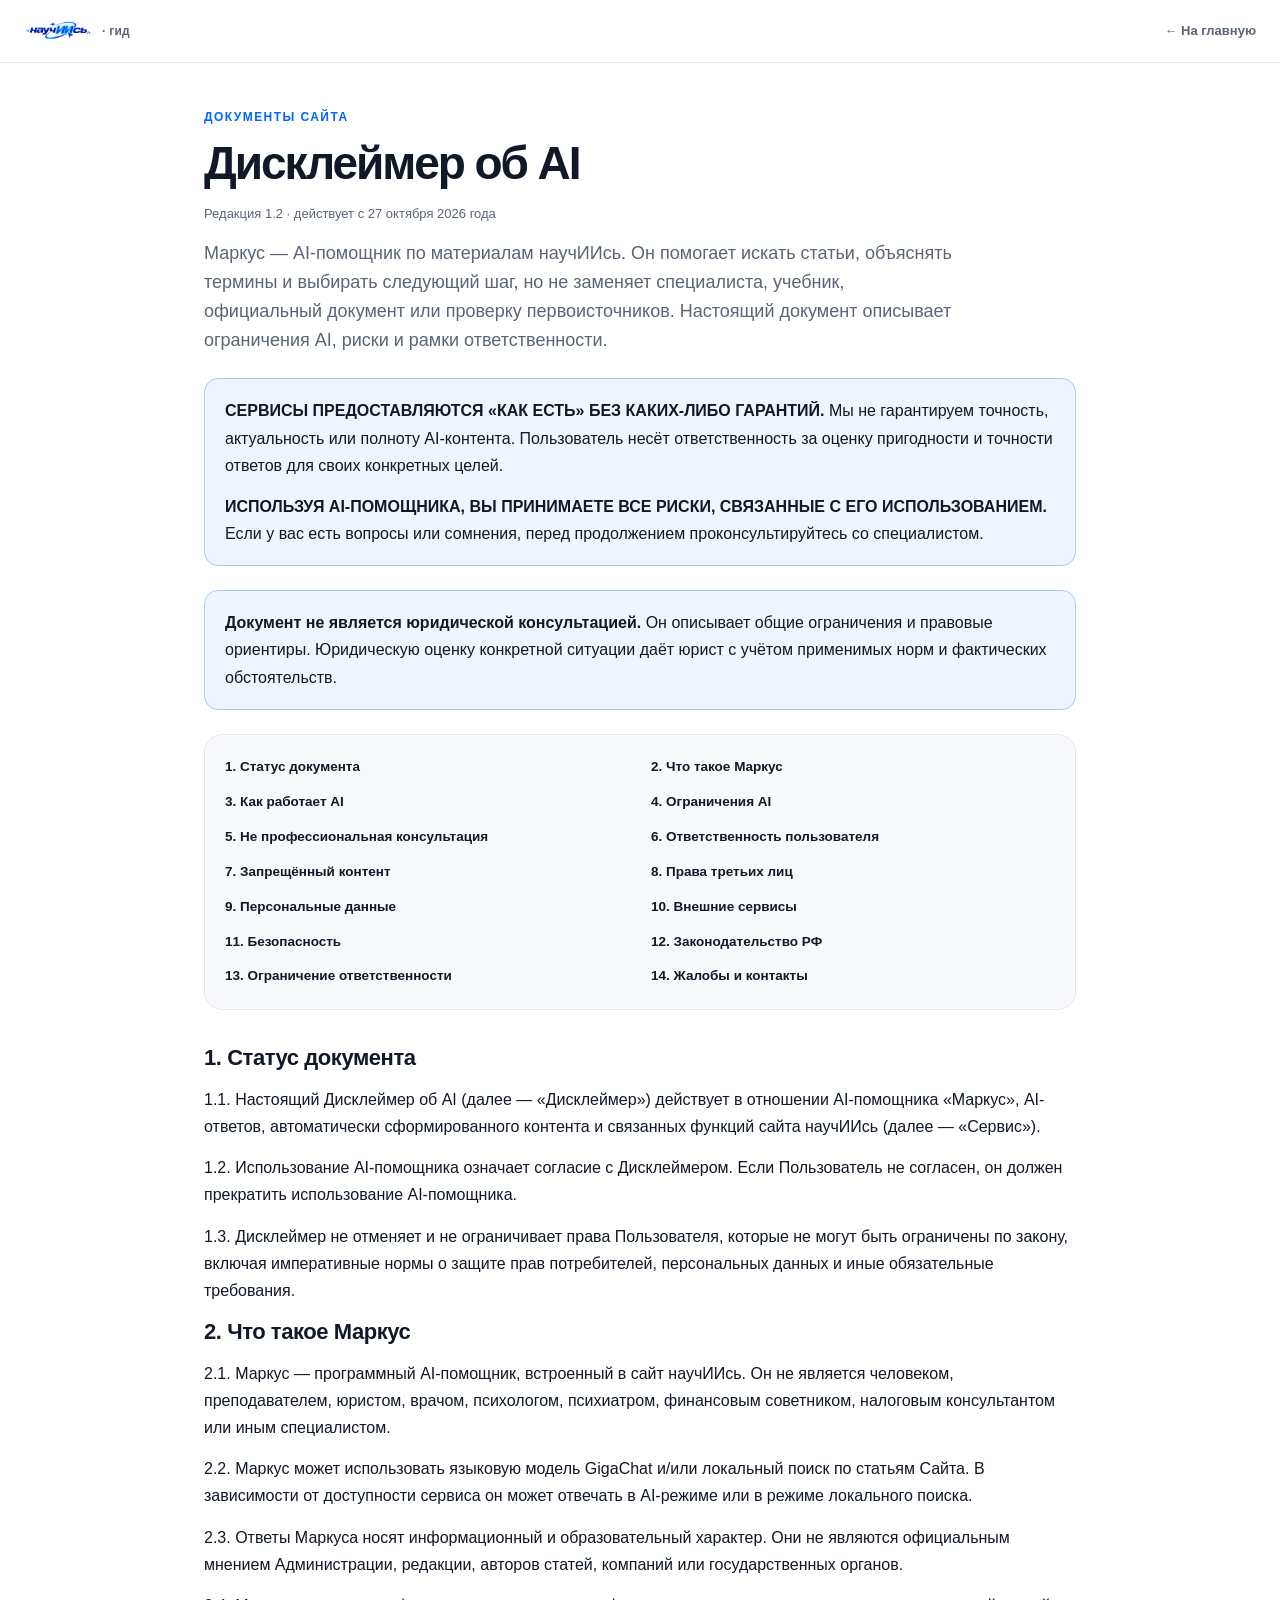
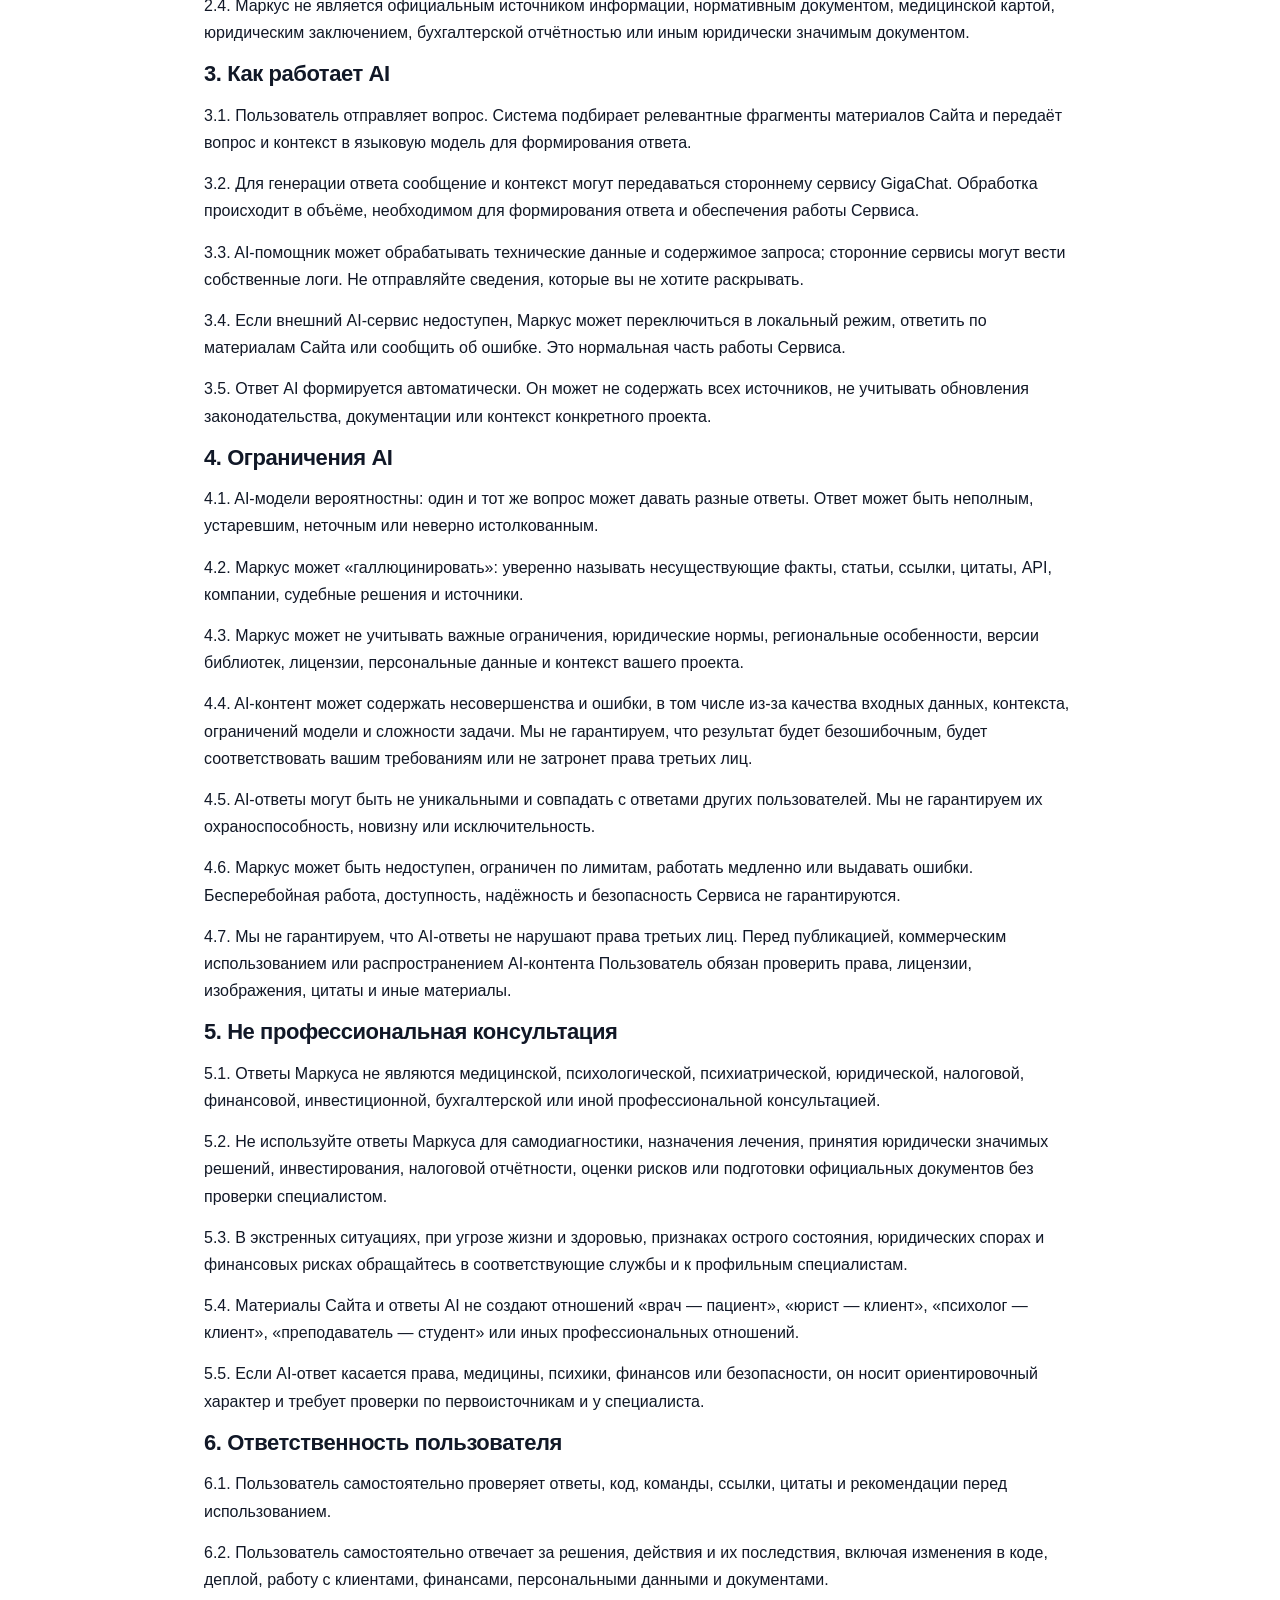
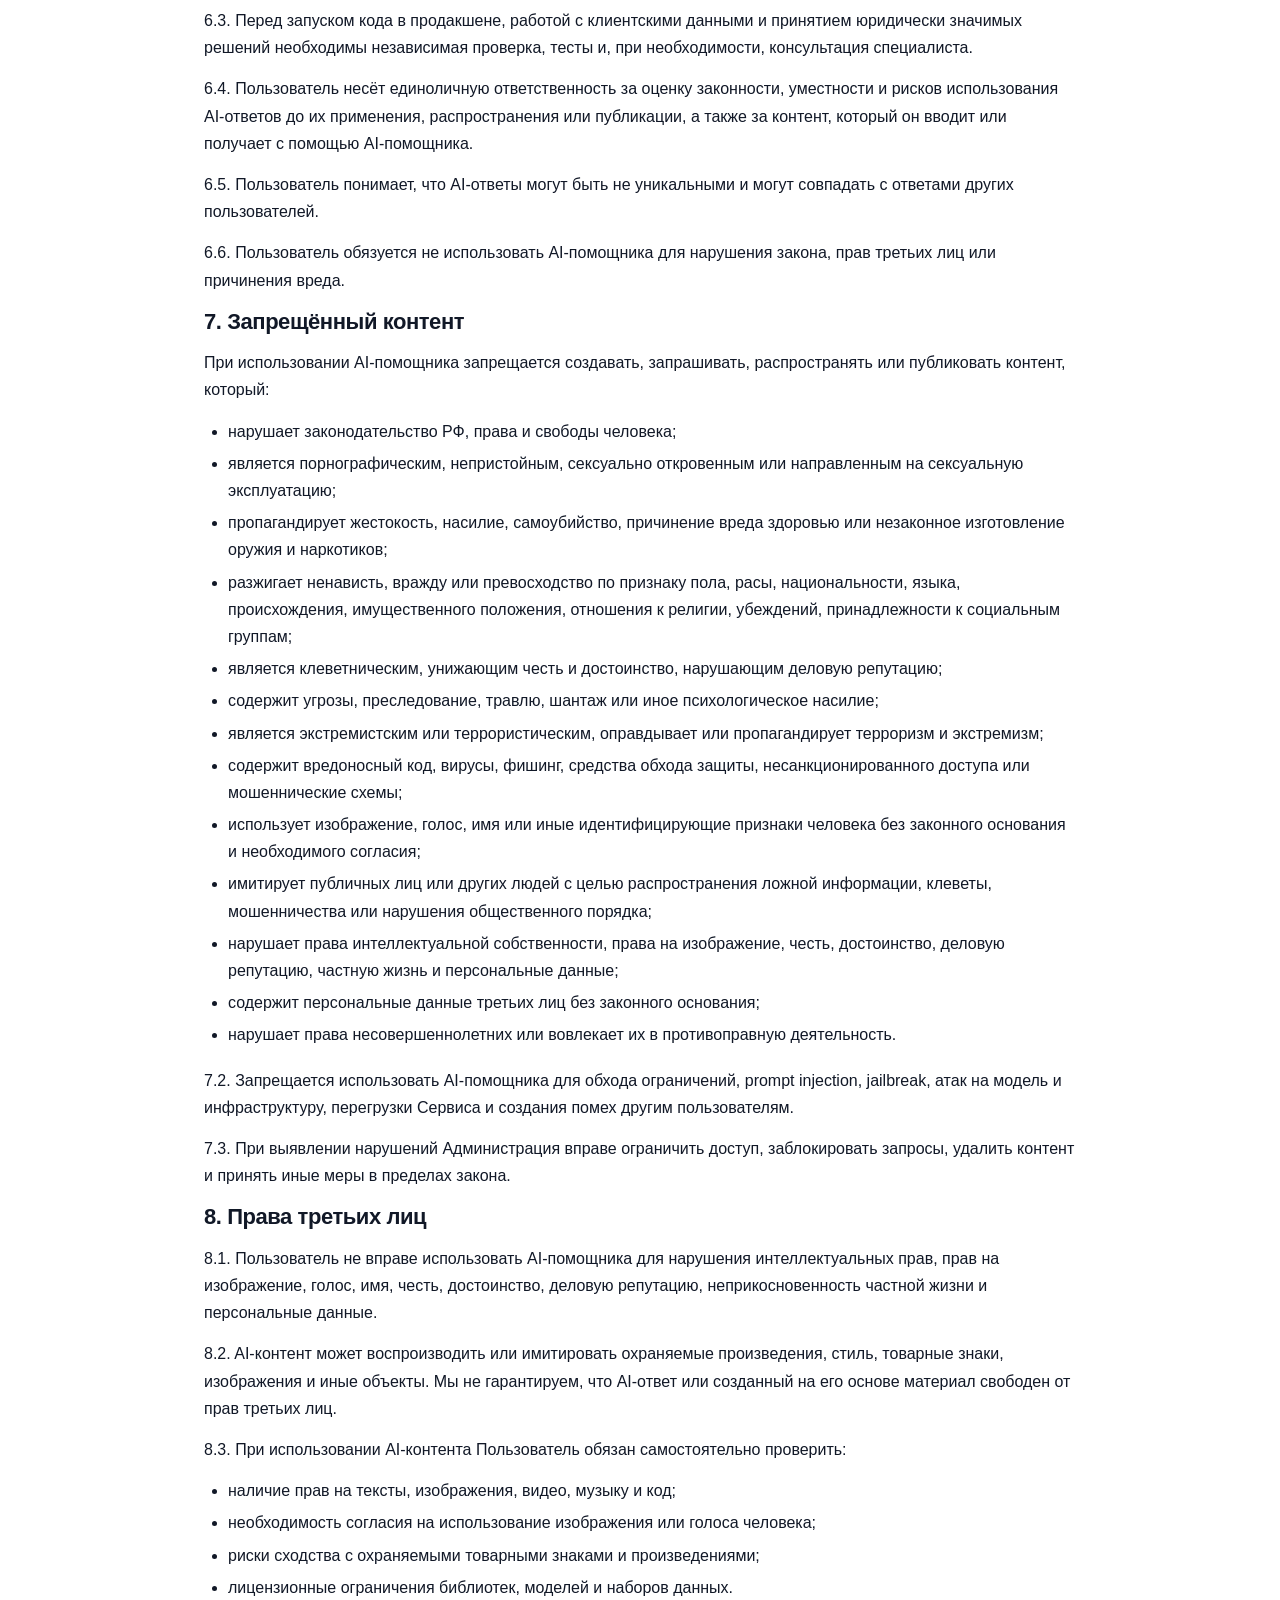
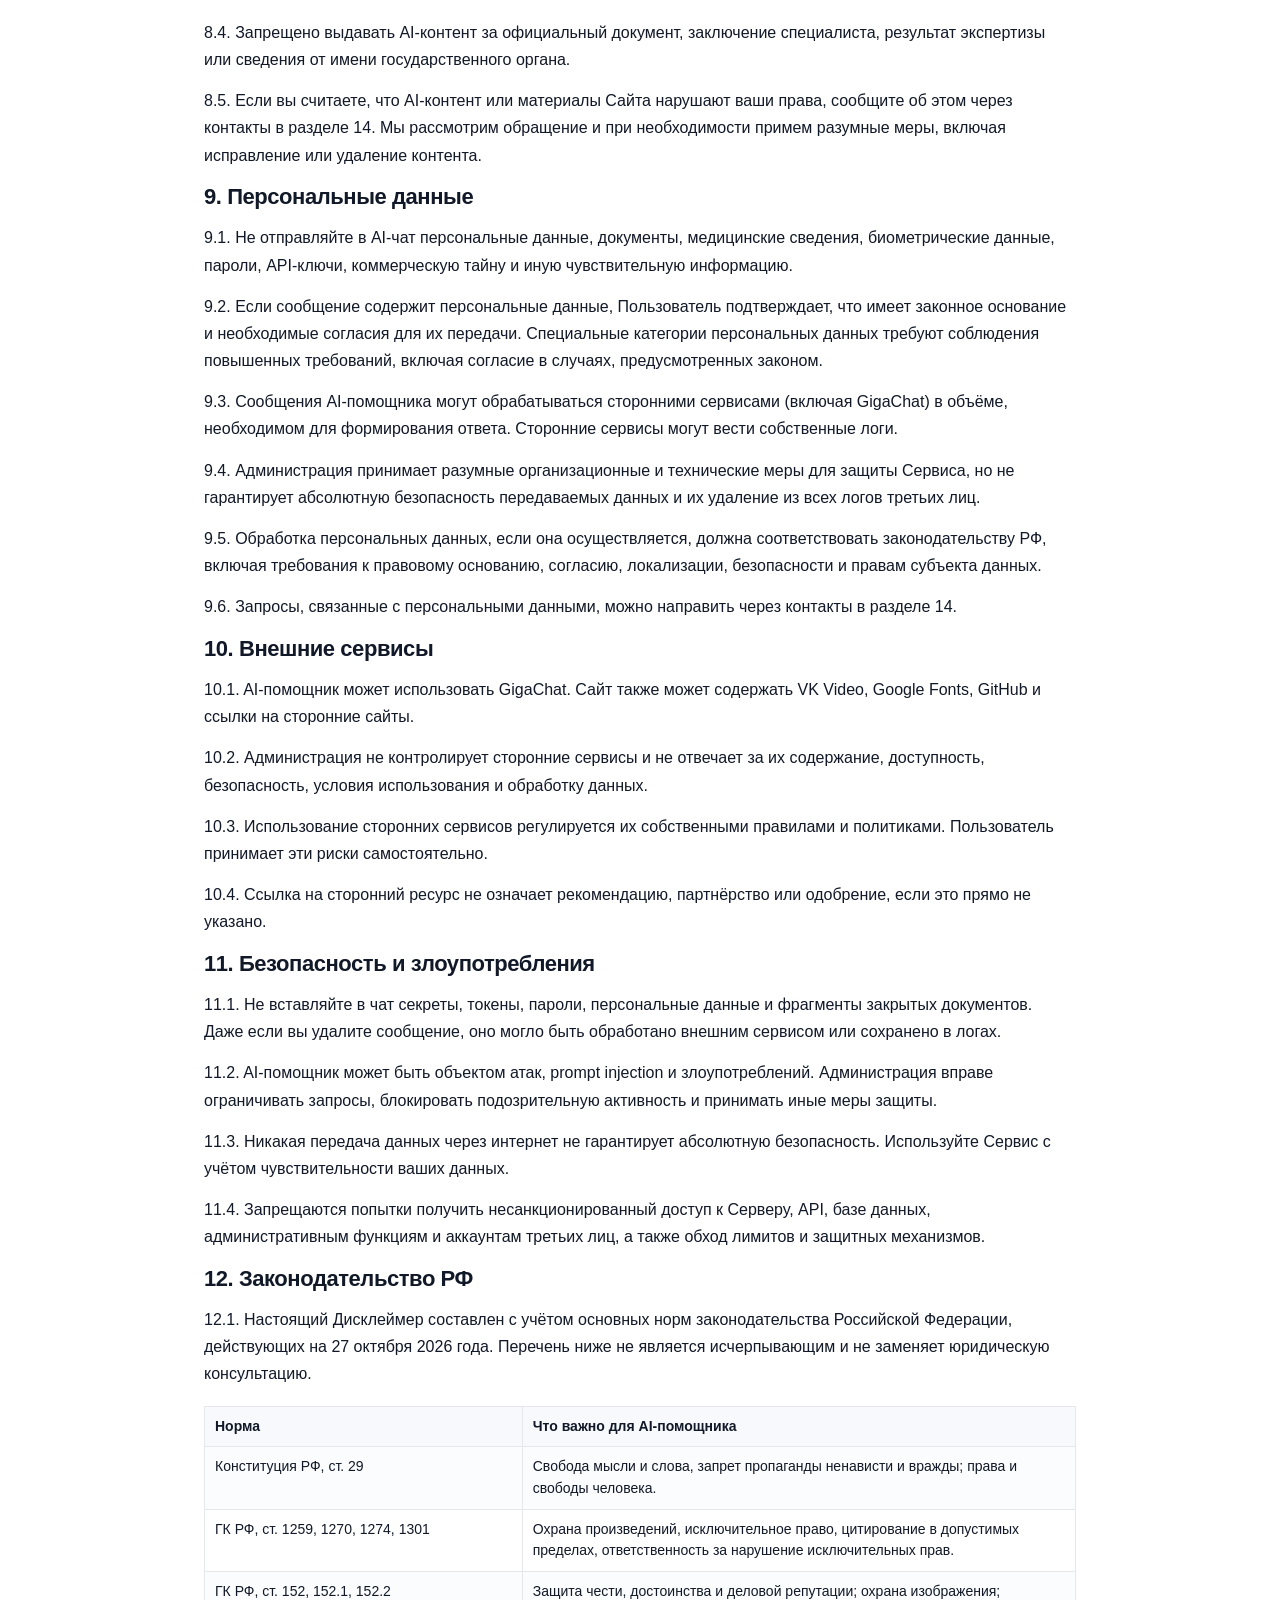
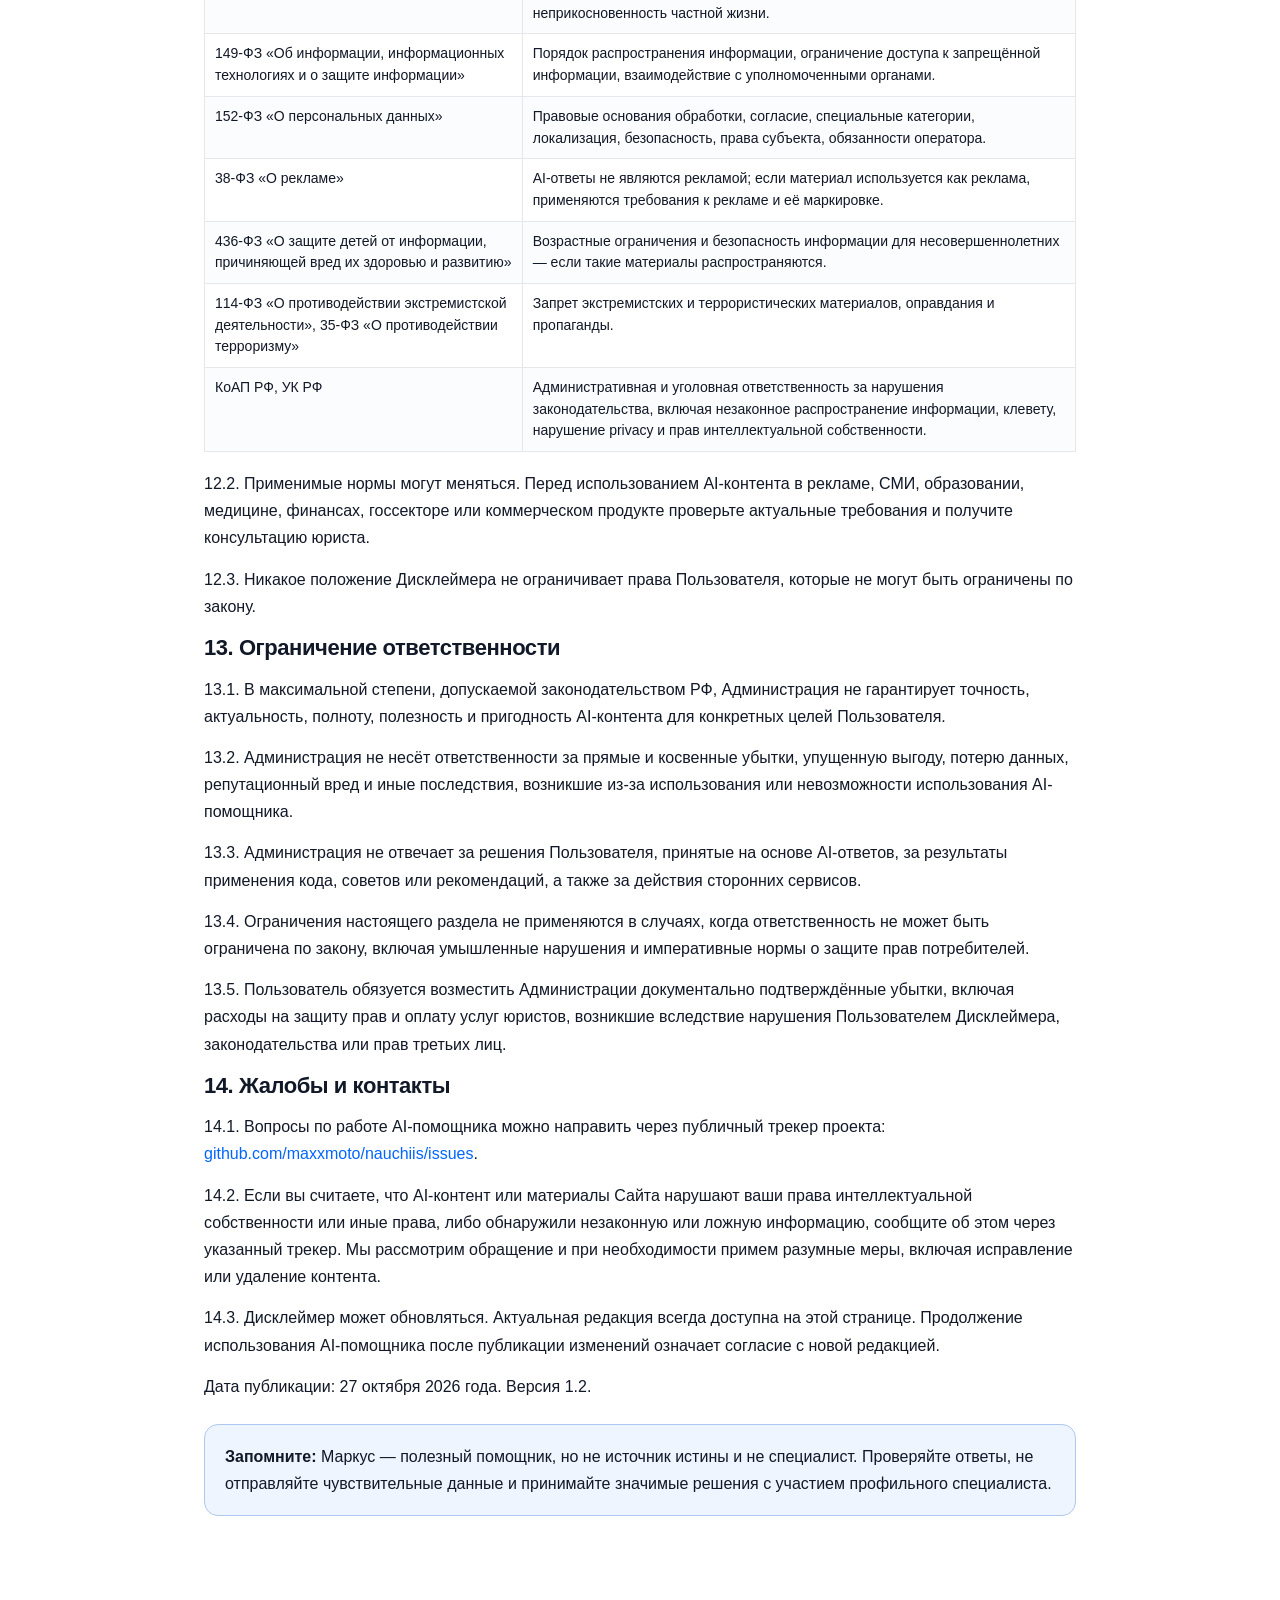
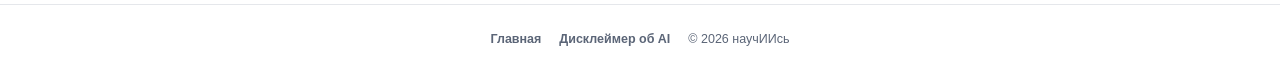
==== commit 3419e061: "ui: move AI disclaimer onto footer image and drop terms" ====
--- a/ai-disclaimer.html
+++ b/ai-disclaimer.html
@@ -24,7 +24,7 @@
 <article class="legal-doc">
   <div class="legal-kicker">Документы сайта</div>
   <h1>Дисклеймер об AI</h1>
-  <p class="legal-meta">Редакция 1.1 · действует с 27 октября 2026 года</p>
+  <p class="legal-meta">Редакция 1.2 · действует с 27 октября 2026 года</p>
 
   <p class="legal-lead">Маркус — AI-помощник по материалам научИИсь. Он помогает искать статьи, объяснять термины и выбирать следующий шаг, но не заменяет специалиста, учебник, официальный документ или проверку первоисточников. Настоящий документ описывает ограничения AI, риски и рамки ответственности.</p>
 
@@ -57,9 +57,8 @@
   <section id="status">
     <h2>1. Статус документа</h2>
     <p>1.1. Настоящий Дисклеймер об AI (далее — «Дисклеймер») действует в отношении AI-помощника «Маркус», AI-ответов, автоматически сформированного контента и связанных функций сайта научИИсь (далее — «Сервис»).</p>
-    <p>1.2. Дисклеймер дополняет <a href="terms.html">Пользовательское соглашение</a>. Если между Дисклеймером и Соглашением есть противоречие в части AI, применяется Дисклеймер; в остальной части — Соглашение.</p>
-    <p>1.3. Использование AI-помощника означает согласие с Дисклеймером. Если Пользователь не согласен, он должен прекратить использование AI-помощника.</p>
-    <p>1.4. Дисклеймер не отменяет и не ограничивает права Пользователя, которые не могут быть ограничены по закону, включая императивные нормы о защите прав потребителей, персональных данных и иные обязательные требования.</p>
+    <p>1.2. Использование AI-помощника означает согласие с Дисклеймером. Если Пользователь не согласен, он должен прекратить использование AI-помощника.</p>
+    <p>1.3. Дисклеймер не отменяет и не ограничивает права Пользователя, которые не могут быть ограничены по закону, включая императивные нормы о защите прав потребителей, персональных данных и иные обязательные требования.</p>
   </section>
 
   <section id="what">
@@ -198,7 +197,7 @@
     <p>13.2. Администрация не несёт ответственности за прямые и косвенные убытки, упущенную выгоду, потерю данных, репутационный вред и иные последствия, возникшие из-за использования или невозможности использования AI-помощника.</p>
     <p>13.3. Администрация не отвечает за решения Пользователя, принятые на основе AI-ответов, за результаты применения кода, советов или рекомендаций, а также за действия сторонних сервисов.</p>
     <p>13.4. Ограничения настоящего раздела не применяются в случаях, когда ответственность не может быть ограничена по закону, включая умышленные нарушения и императивные нормы о защите прав потребителей.</p>
-    <p>13.5. Пользователь обязуется возместить Администрации документально подтверждённые убытки, включая расходы на защиту прав и оплату услуг юристов, возникшие вследствие нарушения Пользователем Дисклеймера, Соглашения или законодательства. Дополнительно см. раздел 12.6 <a href="terms.html">Пользовательского соглашения</a>.</p>
+    <p>13.5. Пользователь обязуется возместить Администрации документально подтверждённые убытки, включая расходы на защиту прав и оплату услуг юристов, возникшие вследствие нарушения Пользователем Дисклеймера, законодательства или прав третьих лиц.</p>
   </section>
 
   <section id="contacts">
@@ -206,8 +205,7 @@
     <p>14.1. Вопросы по работе AI-помощника можно направить через публичный трекер проекта: <a href="https://github.com/maxxmoto/nauchiis/issues" target="_blank" rel="noopener noreferrer">github.com/maxxmoto/nauchiis/issues</a>.</p>
     <p>14.2. Если вы считаете, что AI-контент или материалы Сайта нарушают ваши права интеллектуальной собственности или иные права, либо обнаружили незаконную или ложную информацию, сообщите об этом через указанный трекер. Мы рассмотрим обращение и при необходимости примем разумные меры, включая исправление или удаление контента.</p>
     <p>14.3. Дисклеймер может обновляться. Актуальная редакция всегда доступна на этой странице. Продолжение использования AI-помощника после публикации изменений означает согласие с новой редакцией.</p>
-    <p>14.4. Общие правила использования Сервиса описаны в <a href="terms.html">Пользовательском соглашении</a>.</p>
-    <p>Дата публикации: 27 октября 2026 года. Версия 1.1.</p>
+    <p>Дата публикации: 27 октября 2026 года. Версия 1.2.</p>
   </section>
 
   <div class="legal-note">
@@ -218,7 +216,6 @@
 
 <footer class="legal-footer">
   <a href="./">Главная</a>
-  <a href="terms.html">Пользовательское соглашение</a>
   <a href="ai-disclaimer.html">Дисклеймер об AI</a>
   <span>© 2026 научИИсь</span>
 </footer>
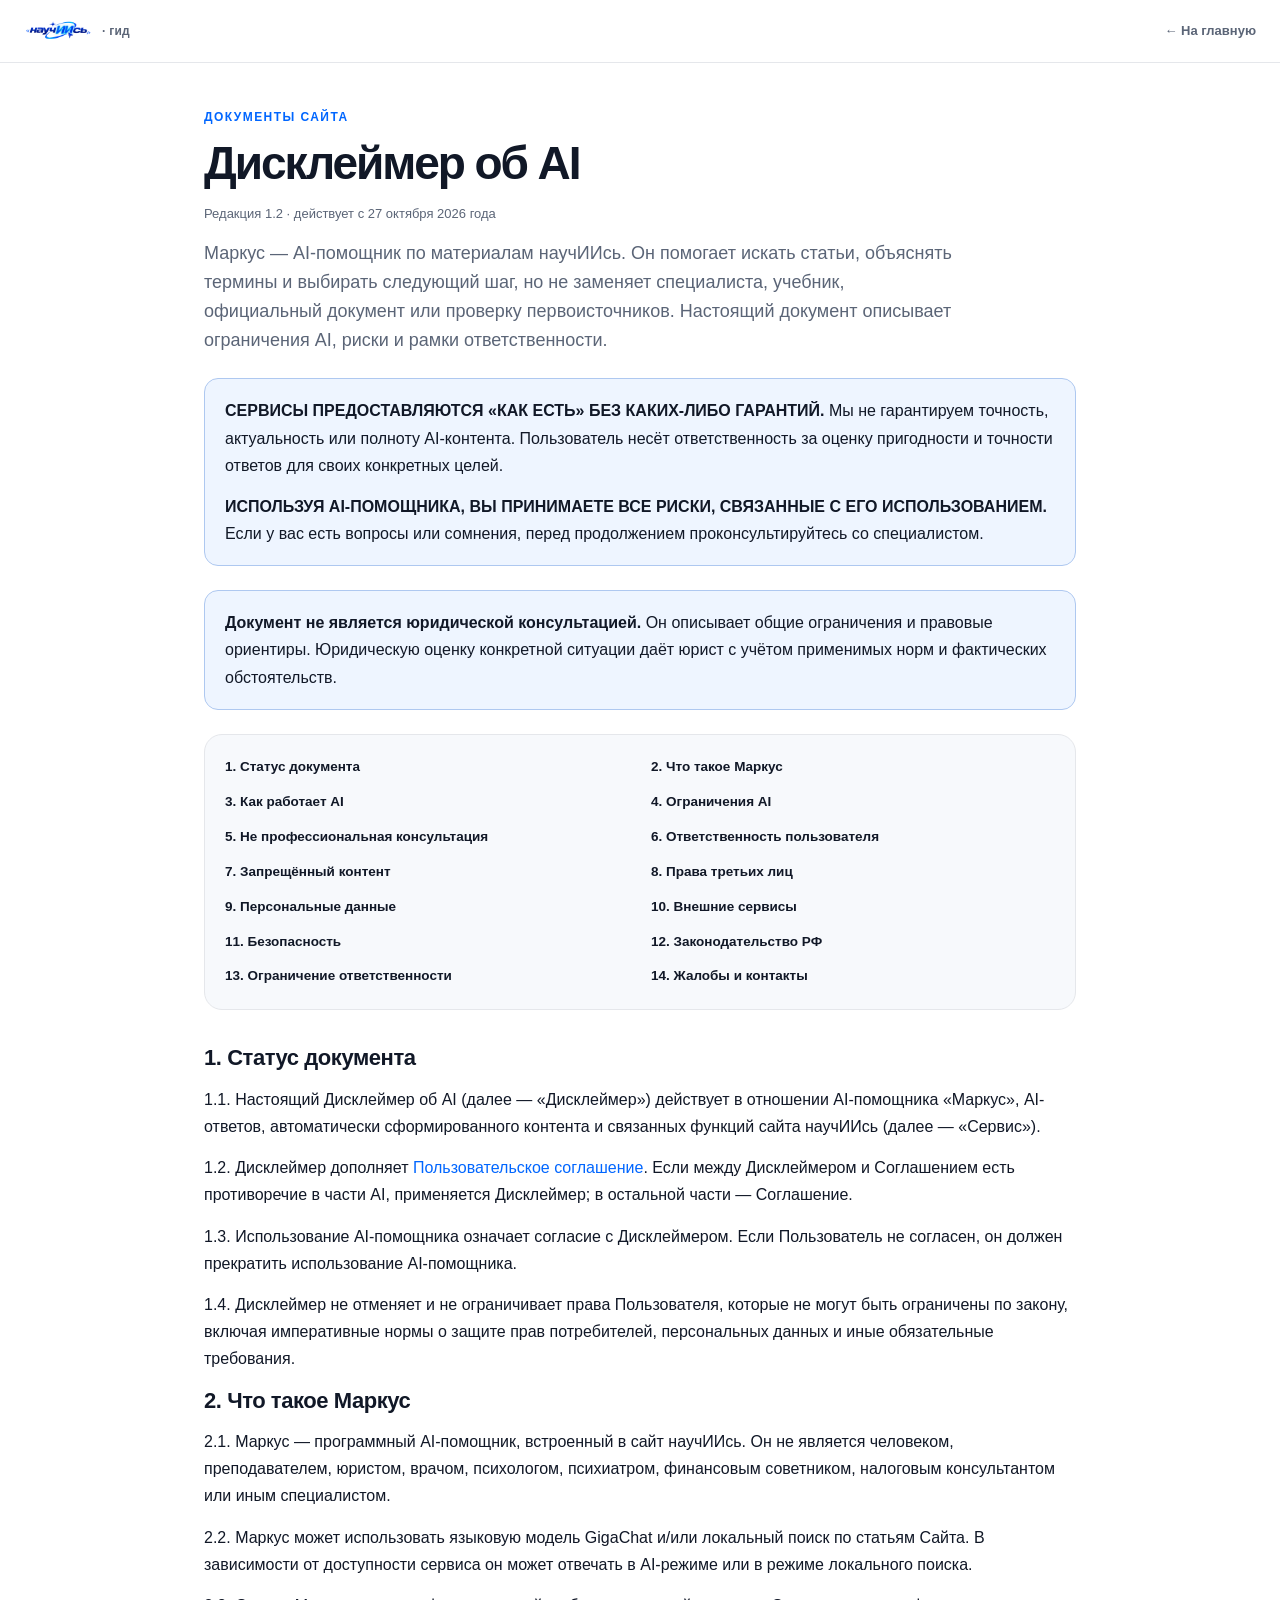
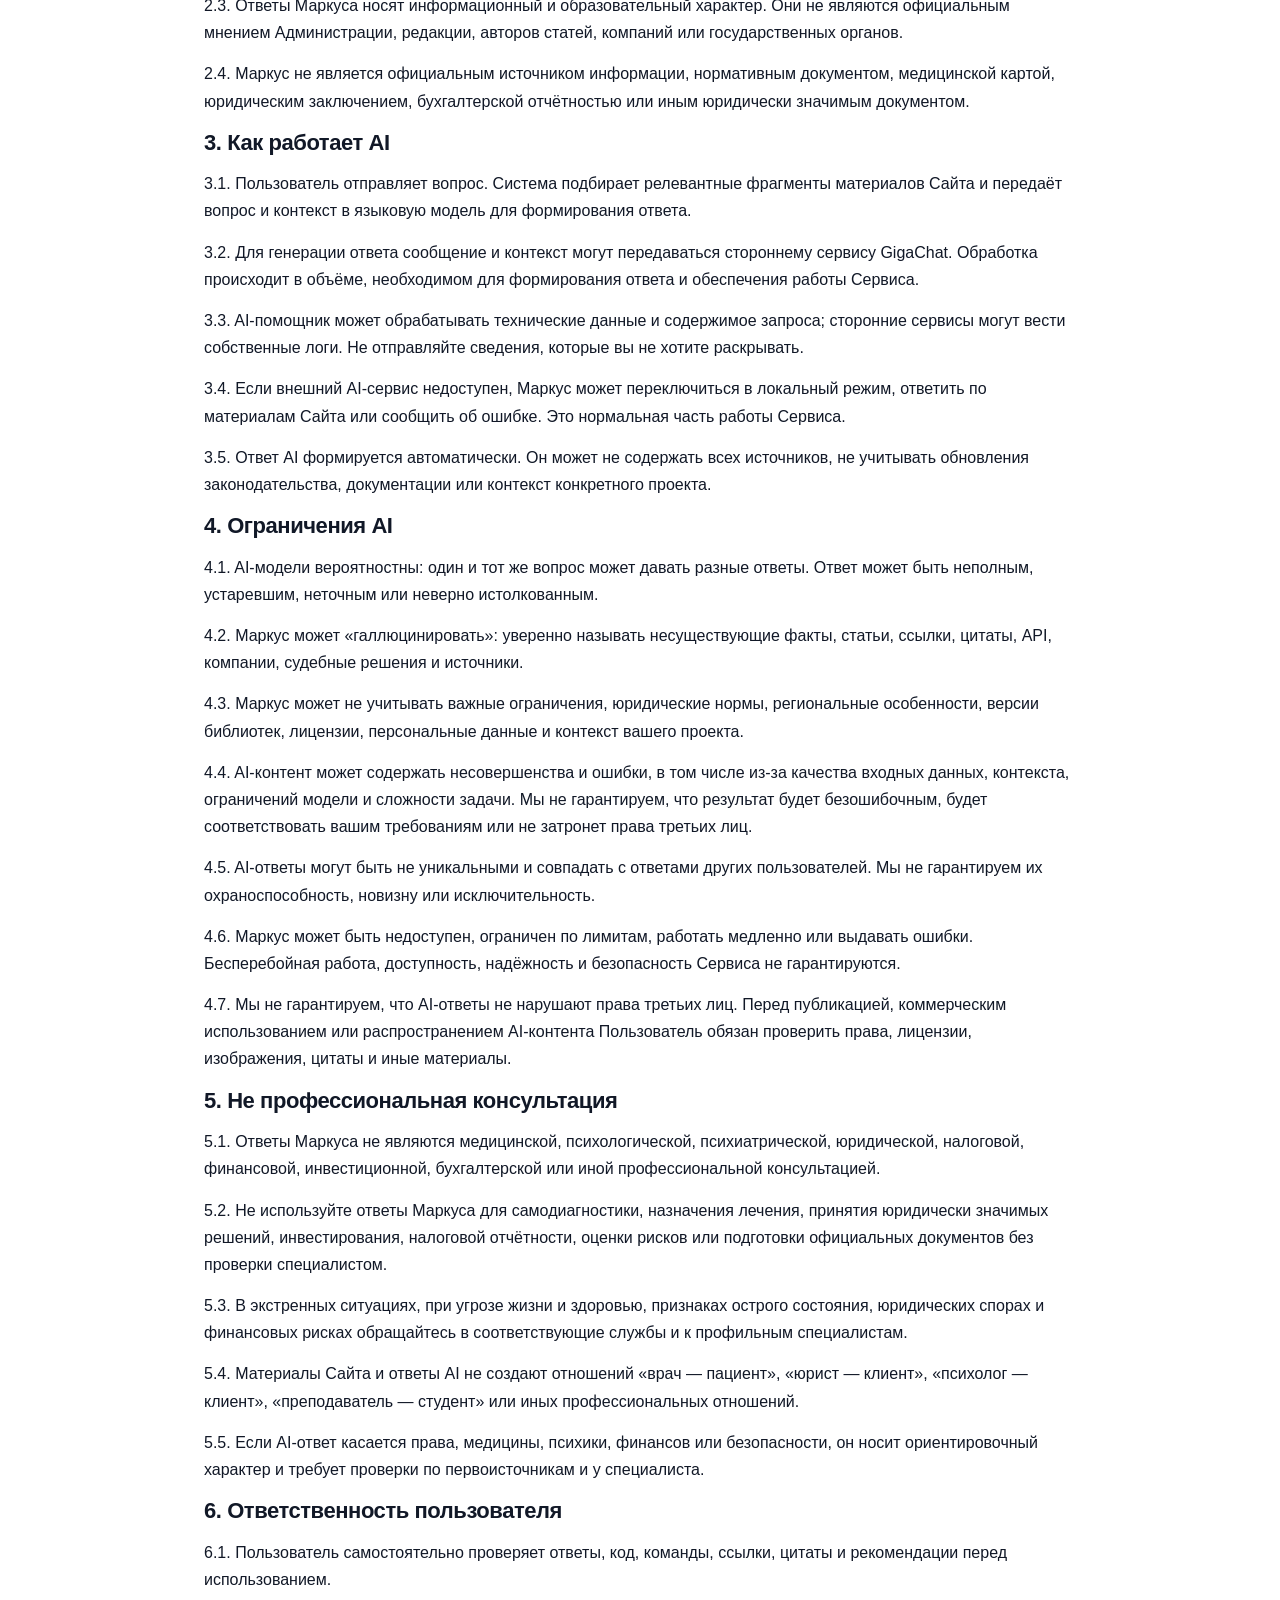
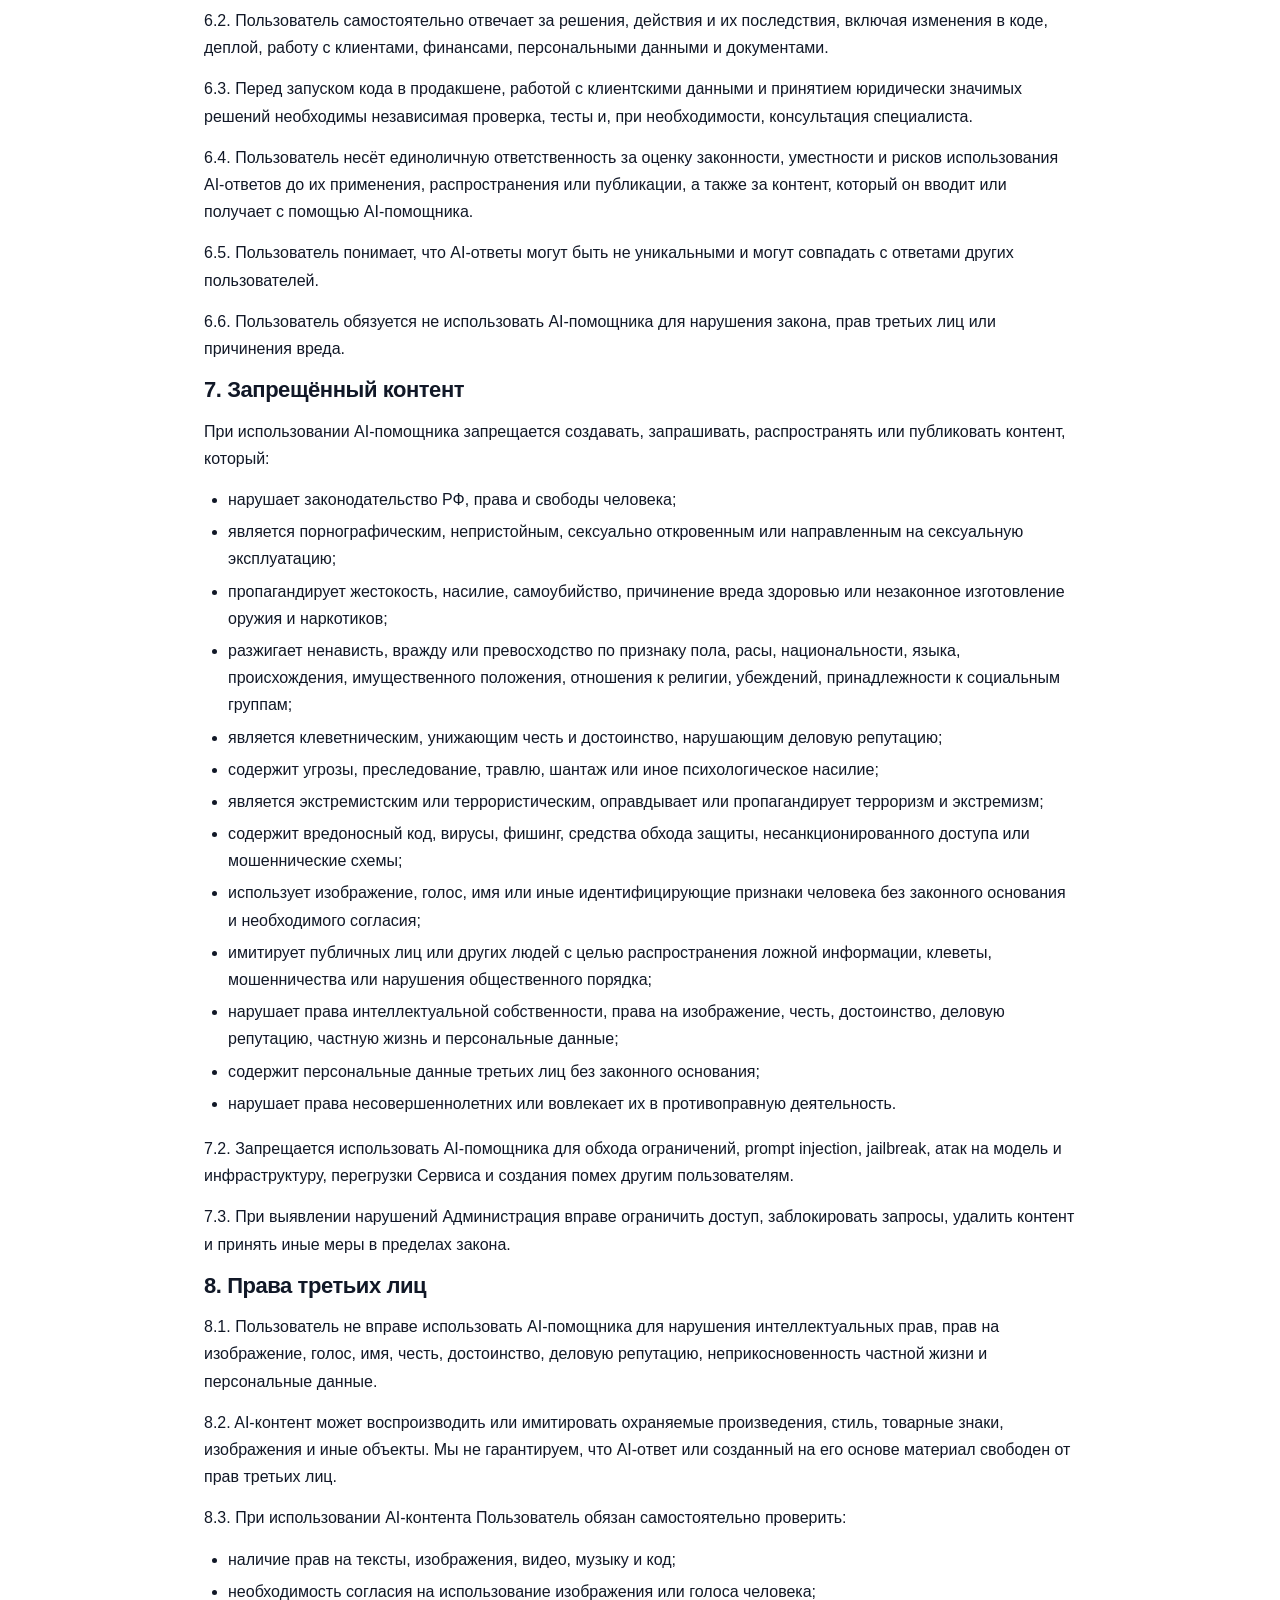
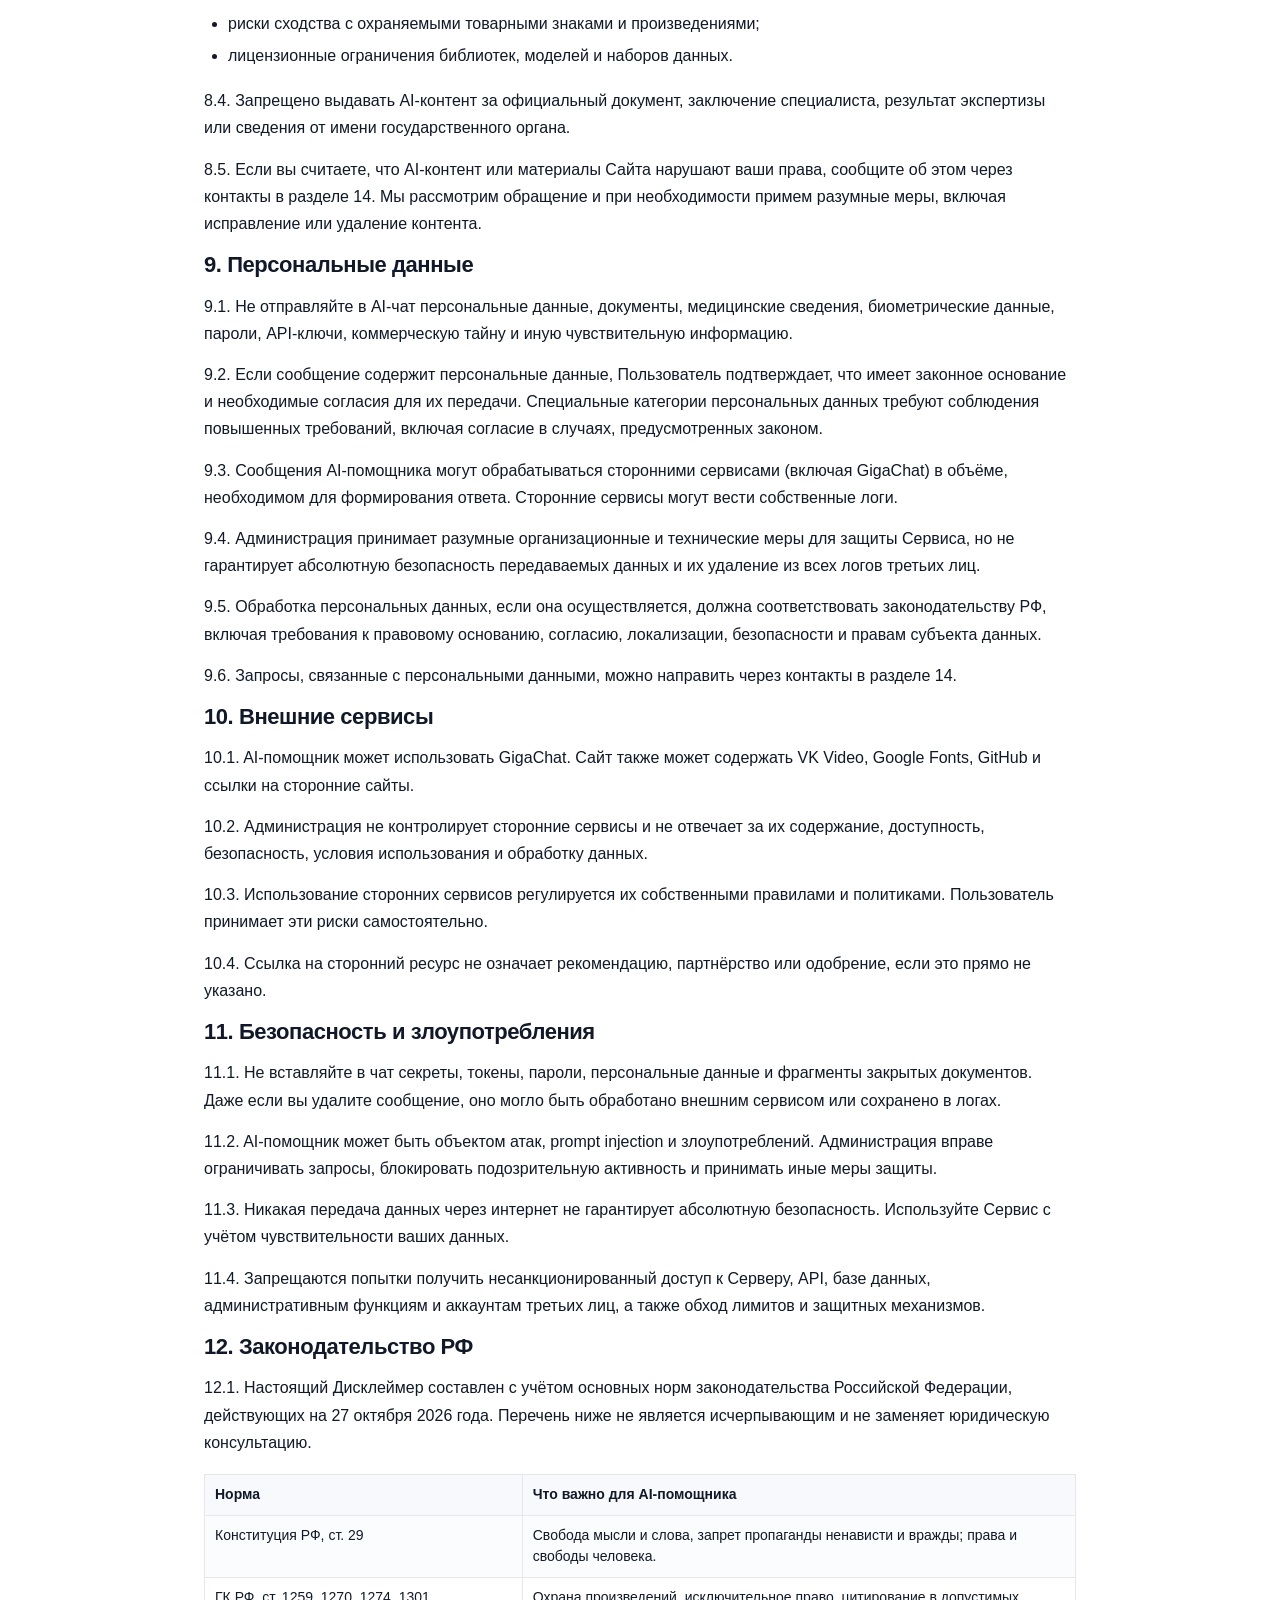
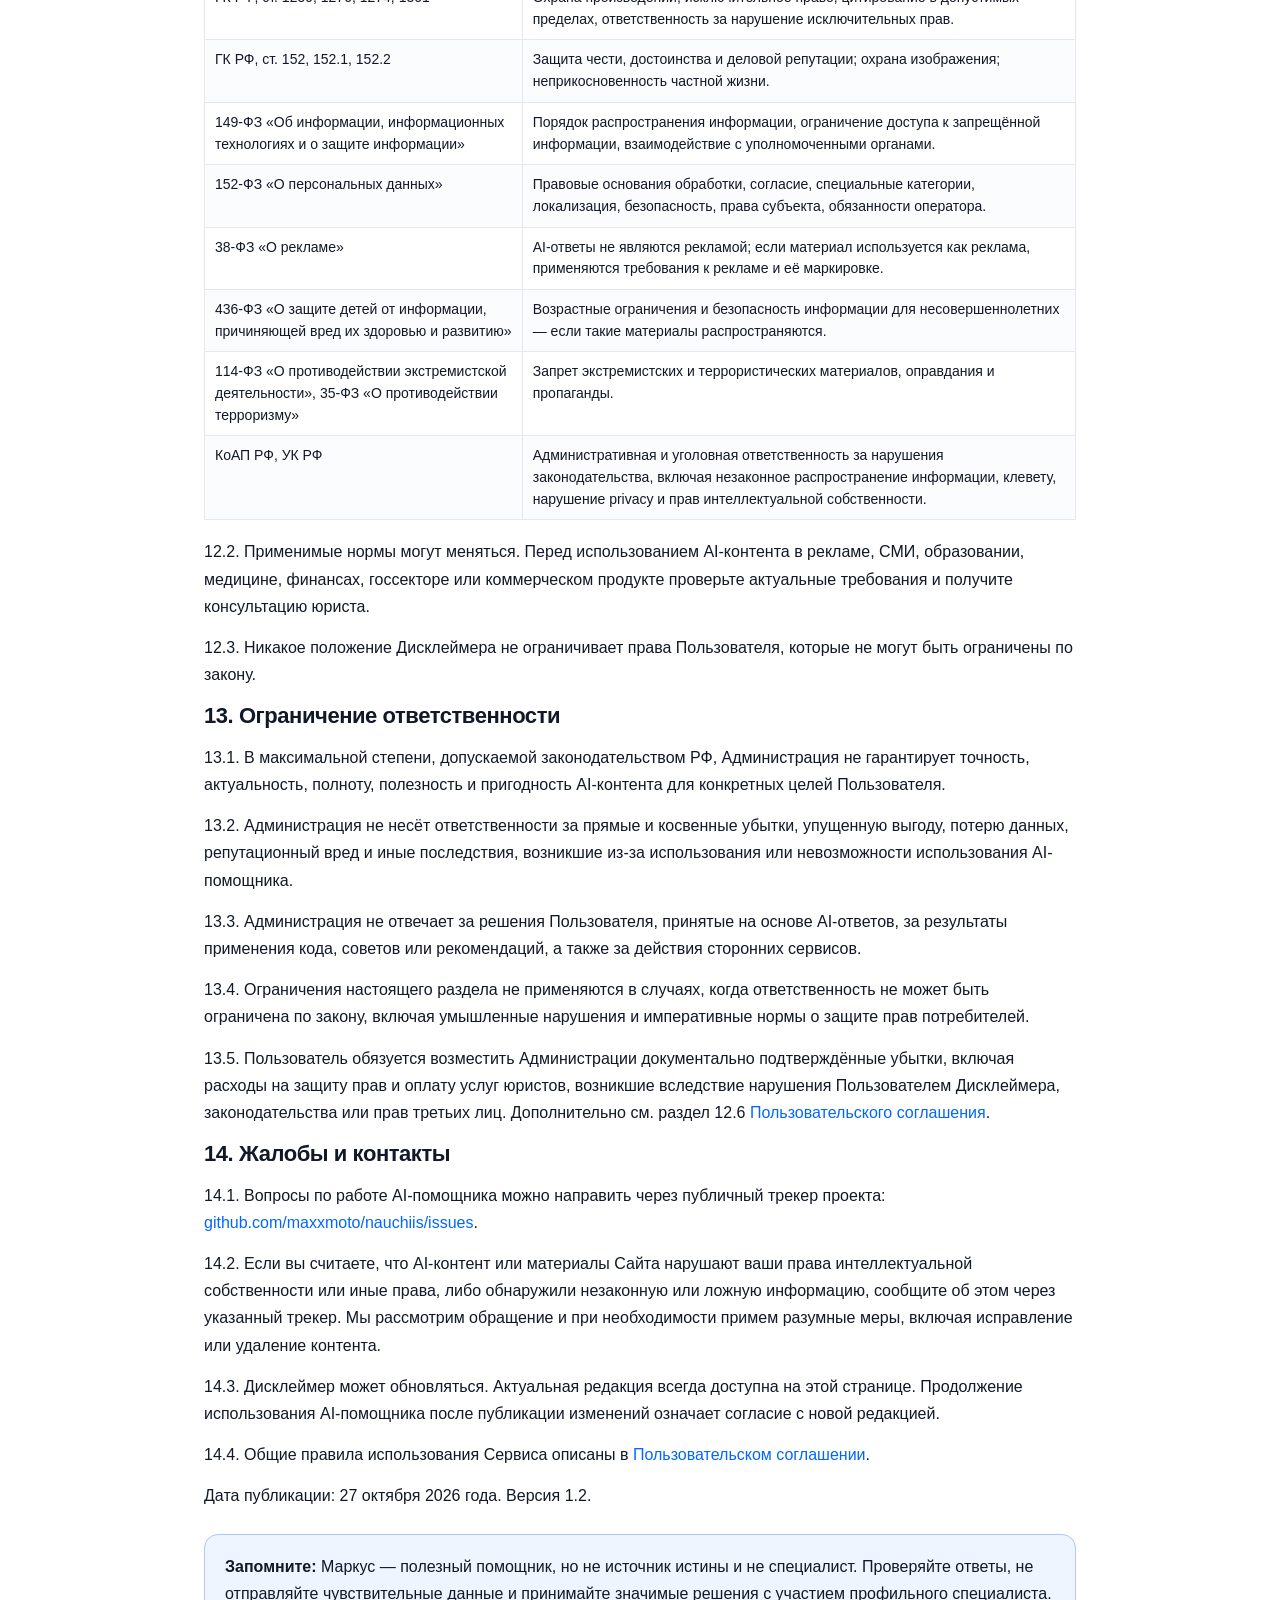
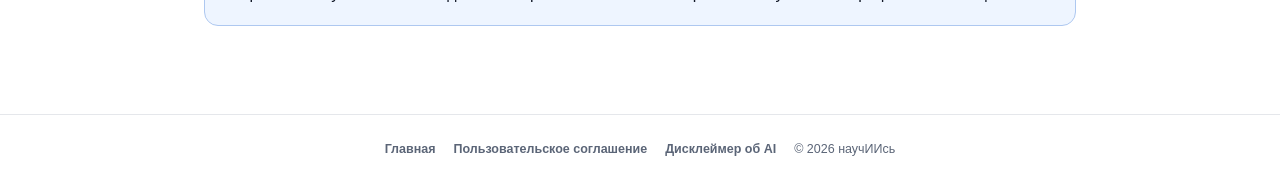
==== commit 5377573a: "fix: restore user agreement page" ====
--- a/ai-disclaimer.html
+++ b/ai-disclaimer.html
@@ -57,8 +57,9 @@
   <section id="status">
     <h2>1. Статус документа</h2>
     <p>1.1. Настоящий Дисклеймер об AI (далее — «Дисклеймер») действует в отношении AI-помощника «Маркус», AI-ответов, автоматически сформированного контента и связанных функций сайта научИИсь (далее — «Сервис»).</p>
-    <p>1.2. Использование AI-помощника означает согласие с Дисклеймером. Если Пользователь не согласен, он должен прекратить использование AI-помощника.</p>
-    <p>1.3. Дисклеймер не отменяет и не ограничивает права Пользователя, которые не могут быть ограничены по закону, включая императивные нормы о защите прав потребителей, персональных данных и иные обязательные требования.</p>
+    <p>1.2. Дисклеймер дополняет <a href="terms.html">Пользовательское соглашение</a>. Если между Дисклеймером и Соглашением есть противоречие в части AI, применяется Дисклеймер; в остальной части — Соглашение.</p>
+    <p>1.3. Использование AI-помощника означает согласие с Дисклеймером. Если Пользователь не согласен, он должен прекратить использование AI-помощника.</p>
+    <p>1.4. Дисклеймер не отменяет и не ограничивает права Пользователя, которые не могут быть ограничены по закону, включая императивные нормы о защите прав потребителей, персональных данных и иные обязательные требования.</p>
   </section>
 
   <section id="what">
@@ -197,7 +198,7 @@
     <p>13.2. Администрация не несёт ответственности за прямые и косвенные убытки, упущенную выгоду, потерю данных, репутационный вред и иные последствия, возникшие из-за использования или невозможности использования AI-помощника.</p>
     <p>13.3. Администрация не отвечает за решения Пользователя, принятые на основе AI-ответов, за результаты применения кода, советов или рекомендаций, а также за действия сторонних сервисов.</p>
     <p>13.4. Ограничения настоящего раздела не применяются в случаях, когда ответственность не может быть ограничена по закону, включая умышленные нарушения и императивные нормы о защите прав потребителей.</p>
-    <p>13.5. Пользователь обязуется возместить Администрации документально подтверждённые убытки, включая расходы на защиту прав и оплату услуг юристов, возникшие вследствие нарушения Пользователем Дисклеймера, законодательства или прав третьих лиц.</p>
+    <p>13.5. Пользователь обязуется возместить Администрации документально подтверждённые убытки, включая расходы на защиту прав и оплату услуг юристов, возникшие вследствие нарушения Пользователем Дисклеймера, законодательства или прав третьих лиц. Дополнительно см. раздел 12.6 <a href="terms.html">Пользовательского соглашения</a>.</p>
   </section>
 
   <section id="contacts">
@@ -205,6 +206,7 @@
     <p>14.1. Вопросы по работе AI-помощника можно направить через публичный трекер проекта: <a href="https://github.com/maxxmoto/nauchiis/issues" target="_blank" rel="noopener noreferrer">github.com/maxxmoto/nauchiis/issues</a>.</p>
     <p>14.2. Если вы считаете, что AI-контент или материалы Сайта нарушают ваши права интеллектуальной собственности или иные права, либо обнаружили незаконную или ложную информацию, сообщите об этом через указанный трекер. Мы рассмотрим обращение и при необходимости примем разумные меры, включая исправление или удаление контента.</p>
     <p>14.3. Дисклеймер может обновляться. Актуальная редакция всегда доступна на этой странице. Продолжение использования AI-помощника после публикации изменений означает согласие с новой редакцией.</p>
+    <p>14.4. Общие правила использования Сервиса описаны в <a href="terms.html">Пользовательском соглашении</a>.</p>
     <p>Дата публикации: 27 октября 2026 года. Версия 1.2.</p>
   </section>
 
@@ -216,6 +218,7 @@
 
 <footer class="legal-footer">
   <a href="./">Главная</a>
+  <a href="terms.html">Пользовательское соглашение</a>
   <a href="ai-disclaimer.html">Дисклеймер об AI</a>
   <span>© 2026 научИИсь</span>
 </footer>
